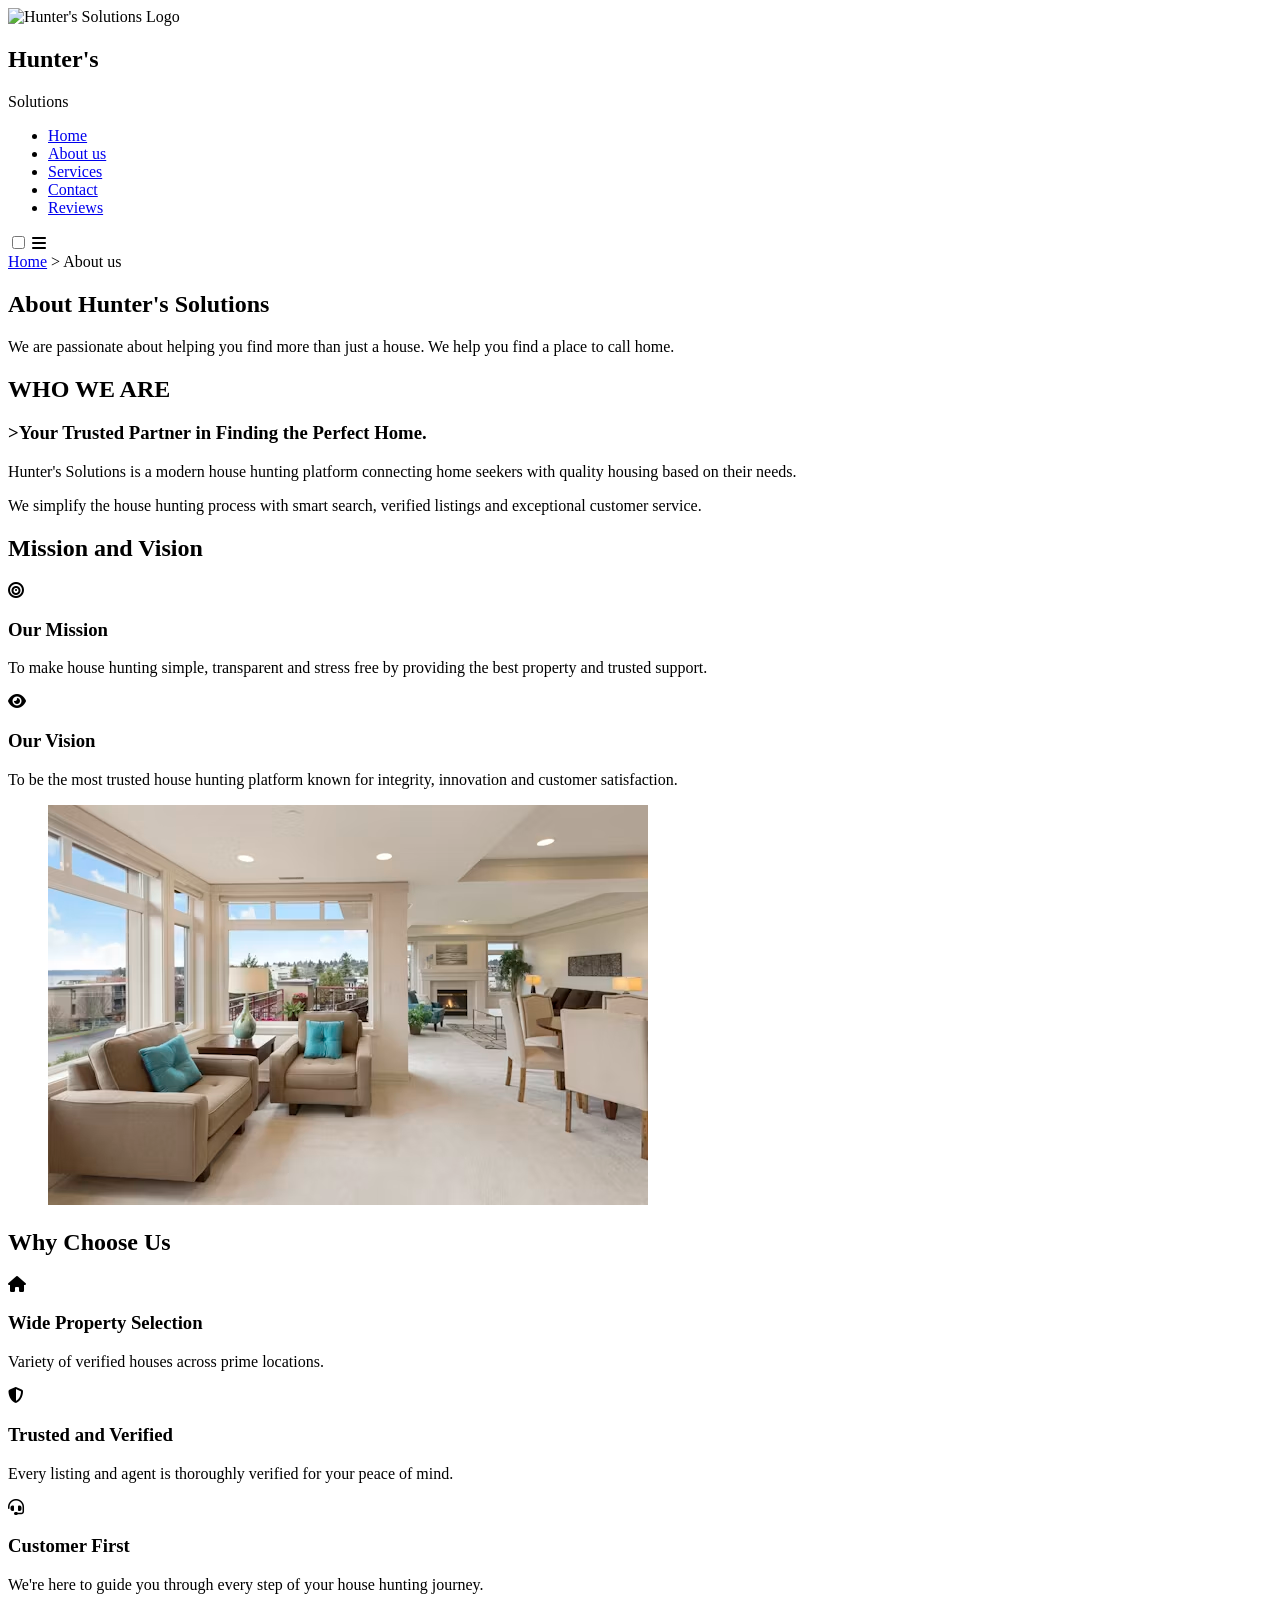
==== about.html @ d01e816e "add main with the about hero content" ====
<!DOCTYPE html>
<html lang="en">
<head>
    <meta charset="UTF-8">
    <meta name="viewport" content="width=device-width, initial-scale=1.0">
    <title>About Us | Hunter's Solutions</title>

     <link rel="preconnect" href="https://fonts.googleapis.com">

    <link rel="preconnect" href="https://fonts.gstatic.com" crossorigin>

    <link href="https://fonts.googleapis.com/css2?family=Poppins:wght@300;400;500;600;700&display=swap"
        rel="stylesheet">

    <link rel="stylesheet"
        href="https://cdnjs.cloudflare.com/ajax/libs/font-awesome/6.7.2/css/all.min.css">  

    <link rel="stylesheet" href="css/style.css">    
</head>
<body>
    <header>
        <nav class="navbar">
            <div class="logo">

                <img src="images/logo.png" alt="Hunter's Solutions Logo">

                <div class="logo-text">
                    <h2>Hunter's</h2>
                    <span>Solutions</span>
                </div>

            </div>
            <ul class="nav-links">

                <li><a href="#home">Home</a></li>
                <li><a href="#about">About us</a></li>
                <li><a href="#services">Services</a></li>
                <li><a href="#contact">Contact</a></li>
                <li><a href="#reviews">Reviews</a></li>

            </ul>
            <input type="checkbox" id="menu-toggle">
            <label for="menu-toggle" class="hamburger">
                <i class="fa-solid fa-bars"></i>
            </label>
        </nav>
    </header>
    <main>
        <section class="about-hero">
            <div class="overlay">
             <div class="breadcrumb">
               <a href="index.html">Home</a> 
               <span>&gt</span>
               <span>About us</span>
             </div> 
             <div class="hero-text">
                <h1>About Hunter's Solutions</h1>
                <p> We are passionate about helping you find more than just a house.
                We help you find a place to call home.</p>
             </div>  
            </div>
        </section>
        <section class="about-section">
            <article class="about-card">
                <h2>WHO WE ARE</h2>
                <h3>>Your Trusted Partner in Finding the Perfect Home.</h3>
                <p> Hunter's Solutions is a modern house hunting platform connecting
                 home seekers with quality housing based on their needs.</p>
                 <p> We simplify the house hunting process with smart search,
                verified listings and exceptional customer service.</p>
            </article>
        <article class="mission-card">
        <h2>Mission and Vision</h2>
        <div class="mission">
            <i class="fa-solid fa-bullseye"></i>

            <div>
                <h3>Our Mission</h3>
                <p>To make house hunting simple, transparent and stress free
                    by providing the best property and trusted support.</p>
            </div>
        </div>
        <div class="vision">
            <i class="fa-solid fa-eye"></i>
            <div>
                <h3>Our Vision</h3>
                <p>To be the most trusted house hunting platform known
                    for integrity, innovation and customer satisfaction.</p>
            </div>
        </div>
    </article>
       <figure class="about-image">
        <img src="assets\interior.avif" alt="Modern Living Room">
    </figure>
</section>
        <section class="why-us">
            <h2>Why Choose Us</h2>
            <div class="Features">
    <article class="feature-card">
                     <i class="fa-solid fa-house"></i>
    <h3>Wide Property Selection</h3>
         <p>Variety of verified houses across prime locations.</p>
         </article>

    <article class="feature-card">
        <i class="fa-solid fa-shield-halved"></i>
         <h3>Trusted and Verified</h3>
            <p>Every listing and agent is thoroughly verified
                 for your peace of mind.</p>
        </article>

    <article class="feature-card">
     <i class="fa-solid fa-headset"></i>
            <h3>Customer First</h3>
             <p>We're here to guide you through every
                 step of your house hunting journey.</p>

    </article>
    </div>
</section>    
</main>
    
</body>
</html>
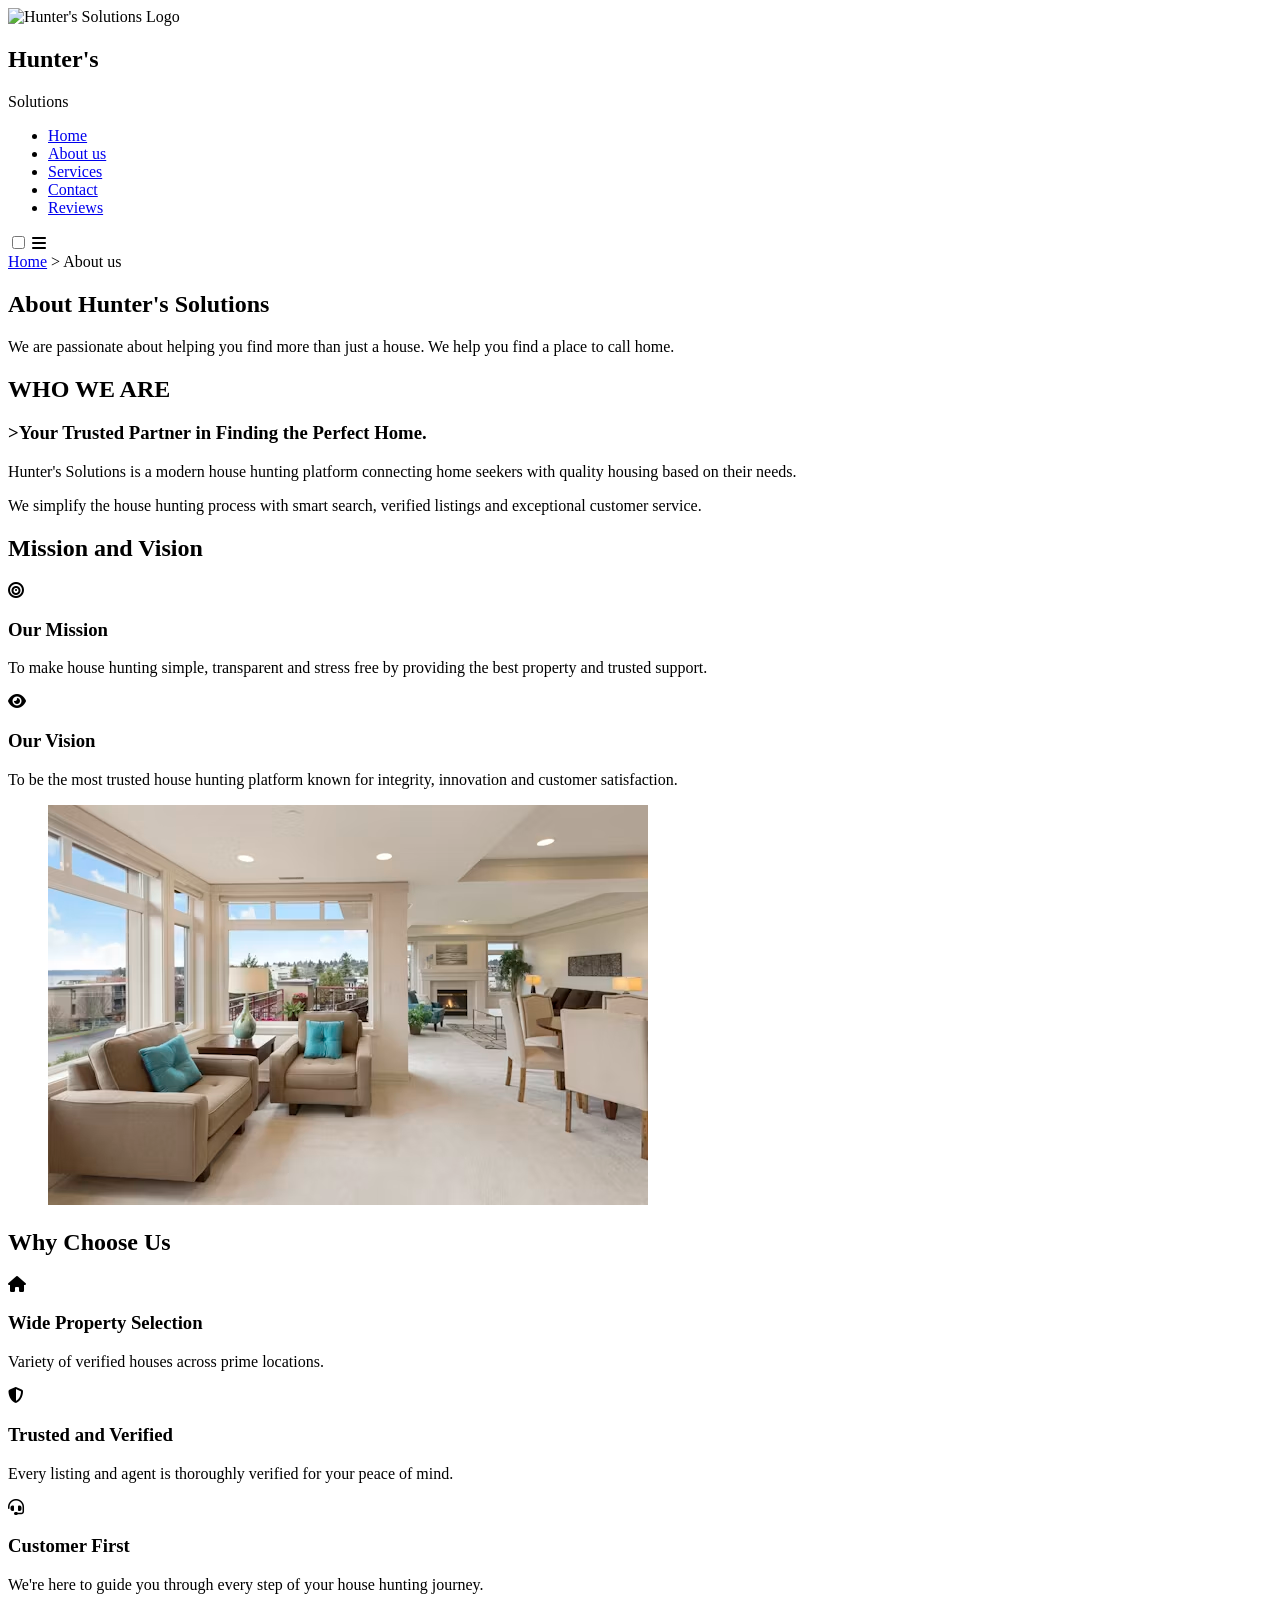
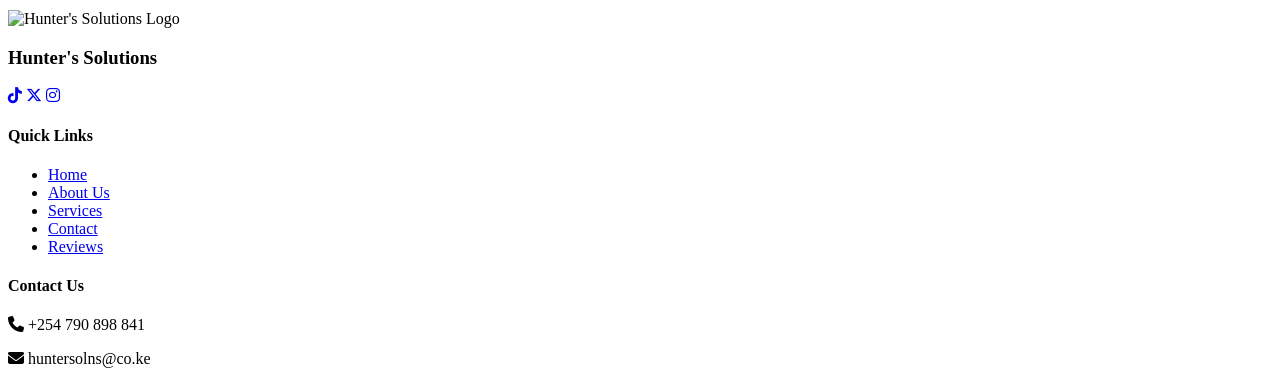
==== commit 04db5505: "add footer with nav links and social icons" ====
--- a/about.html
+++ b/about.html
@@ -119,6 +119,38 @@
     </div>
 </section>    
 </main>
+  <footer>
+
+        <div class="footer-container">
+            <div class="footer-logo">
+                <img src="images/logo.png" alt="Hunter's Solutions Logo">
+                <h3>Hunter's Solutions</h3>
+            </div>
+            <div class="footer-social">
+                <a href="#"><i class="fa-brands fa-tiktok"></i></a>
+                <a href="#"><i class="fa-brands fa-x-twitter"></i></a>
+                <a href="#"><i class="fa-brands fa-instagram"></i></a>
+            </div>
+            <div class="footer-links">
+                <h4>Quick Links</h4>
+                <ul>
+                    <li><a href="#home">Home</a></li>
+                    <li><a href="#about">About Us</a></li>
+                    <li><a href="#services">Services</a></li>
+                    <li><a href="#contact">Contact</a></li>
+                    <li><a href="#reviews">Reviews</a></li>
+                </ul>
+
+            </div>
+            <div class="footer-contact">
+                <h4>Contact Us</h4>
+                <p><i class="fa-solid fa-phone"></i> +254 790 898 841</p>
+                <p><i class="fa-solid fa-envelope"></i> huntersolns@co.ke</p>
+            </div>
+
+        </div>
+
+    </footer>
     
 </body>
 </html>
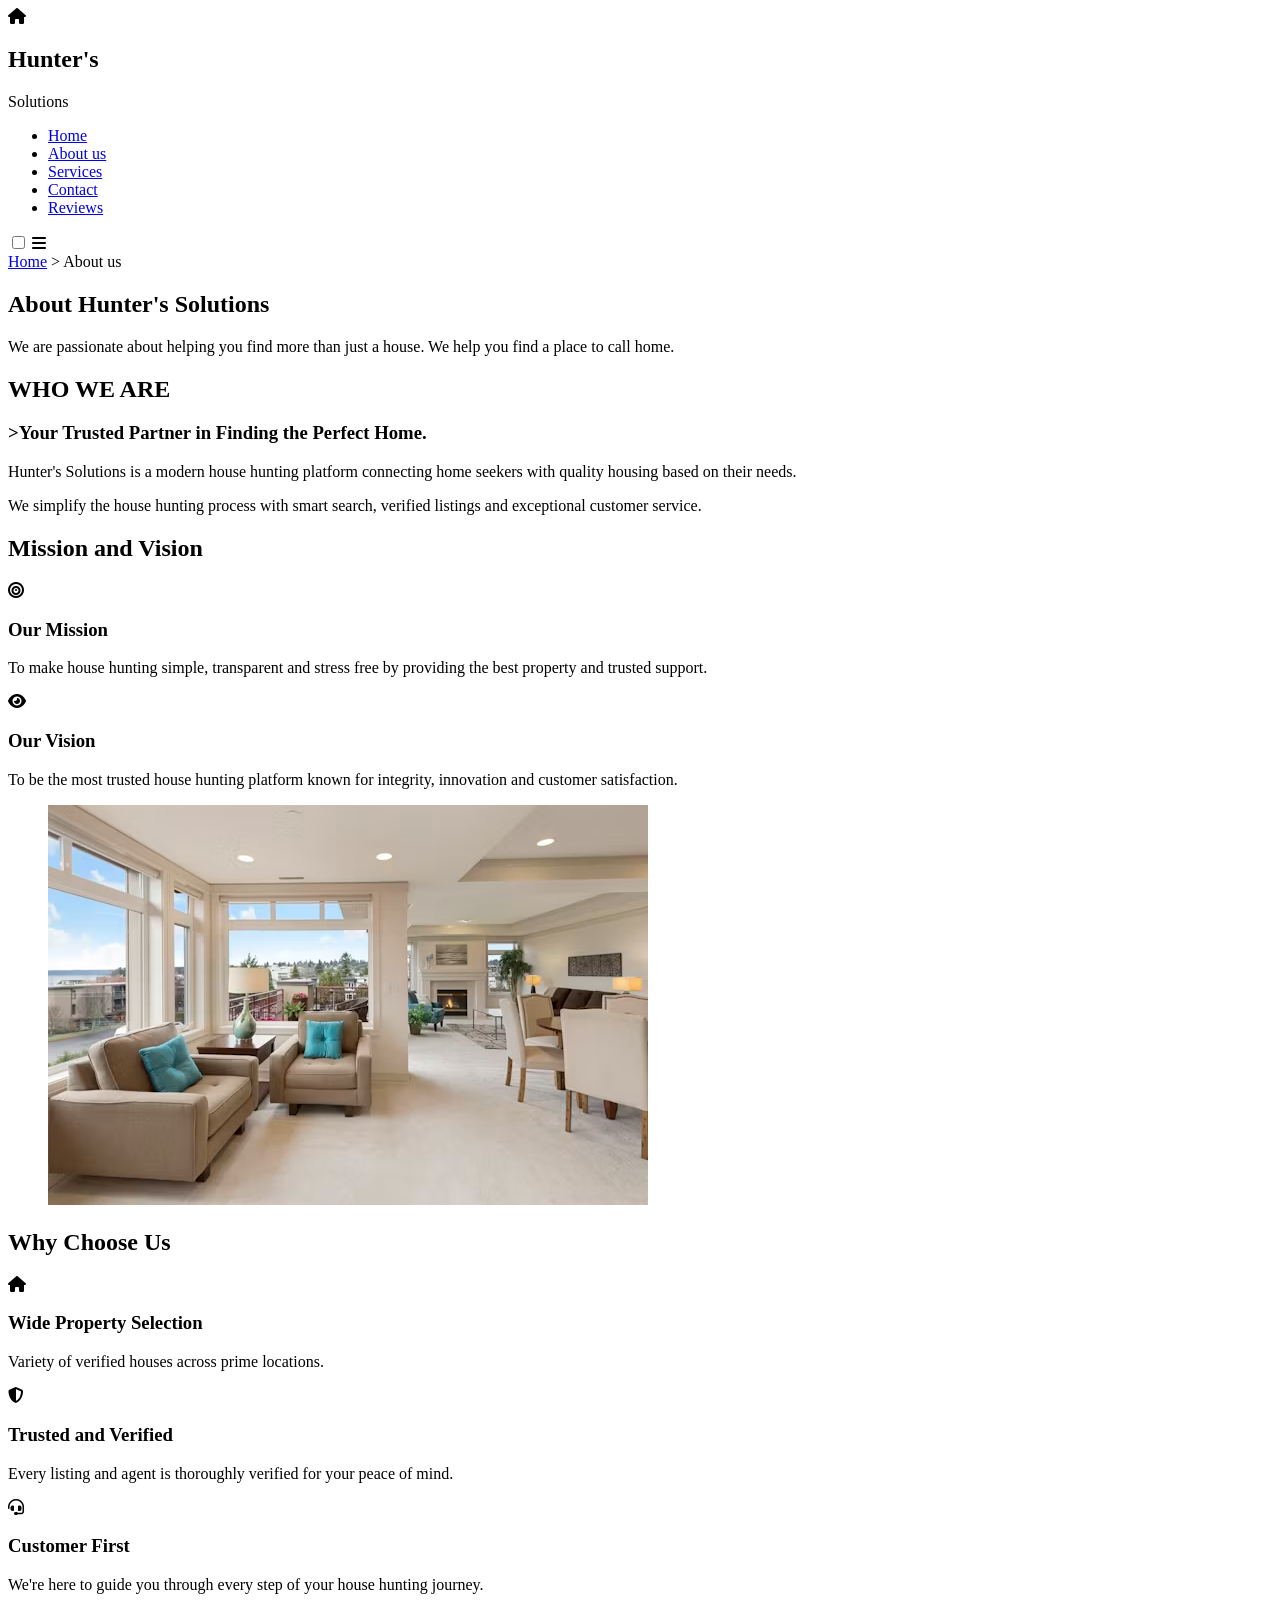
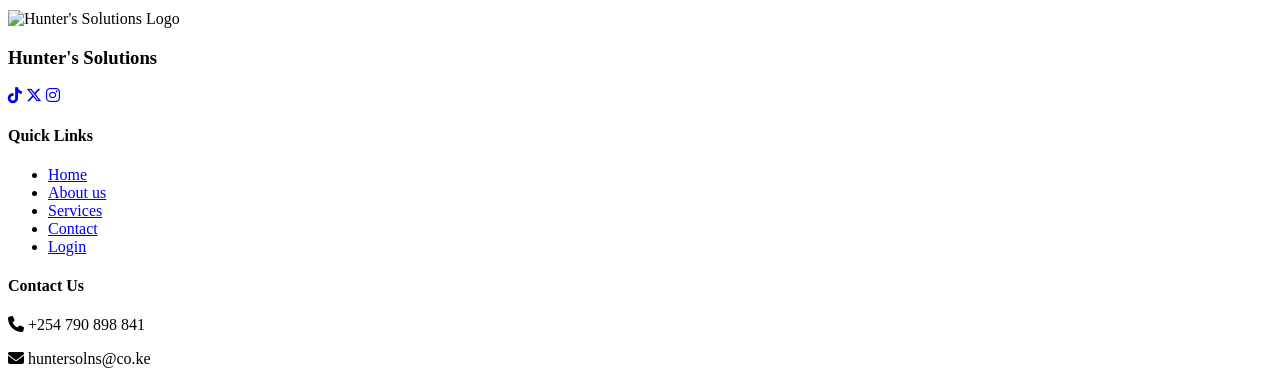
==== commit eff3067d: "add universal selector to reset the page format" ====
--- a/about.html
+++ b/about.html
@@ -6,9 +6,7 @@
     <title>About Us | Hunter's Solutions</title>
 
      <link rel="preconnect" href="https://fonts.googleapis.com">
-
     <link rel="preconnect" href="https://fonts.gstatic.com" crossorigin>
-
     <link href="https://fonts.googleapis.com/css2?family=Poppins:wght@300;400;500;600;700&display=swap"
         rel="stylesheet">
 
@@ -21,9 +19,7 @@
     <header>
         <nav class="navbar">
             <div class="logo">
-
-                <img src="images/logo.png" alt="Hunter's Solutions Logo">
-
+                 <i class="fa-solid fa-house"></i>
                 <div class="logo-text">
                     <h2>Hunter's</h2>
                     <span>Solutions</span>
@@ -134,11 +130,11 @@
             <div class="footer-links">
                 <h4>Quick Links</h4>
                 <ul>
-                    <li><a href="#home">Home</a></li>
-                    <li><a href="#about">About Us</a></li>
-                    <li><a href="#services">Services</a></li>
-                    <li><a href="#contact">Contact</a></li>
-                    <li><a href="#reviews">Reviews</a></li>
+                   <li><a href="index.html">Home</a></li>
+                <li><a href="about.html">About us</a></li>
+                <li><a href="services.html">Services</a></li>
+                <li><a href="contact">Contact</a></li>
+                <li><a href="login.html" class="login-btn">Login</a></li>
                 </ul>
 
             </div>
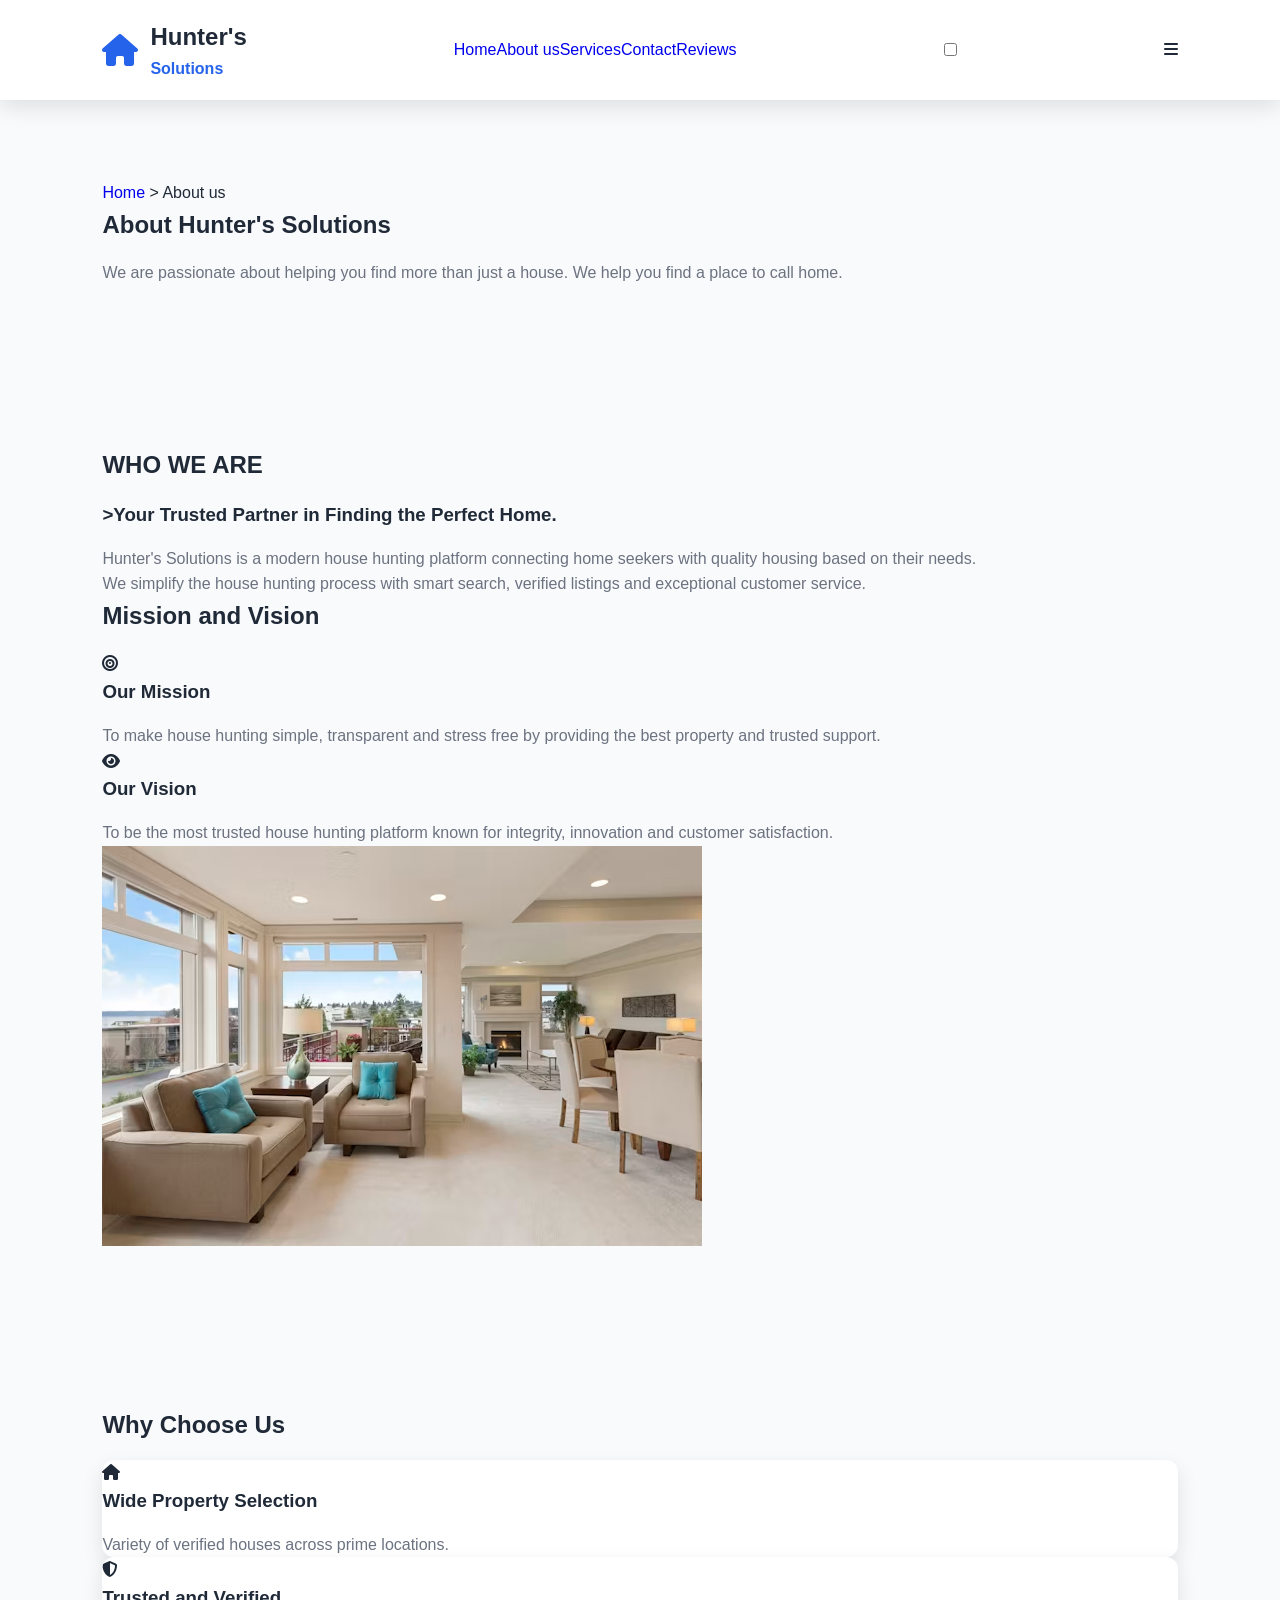
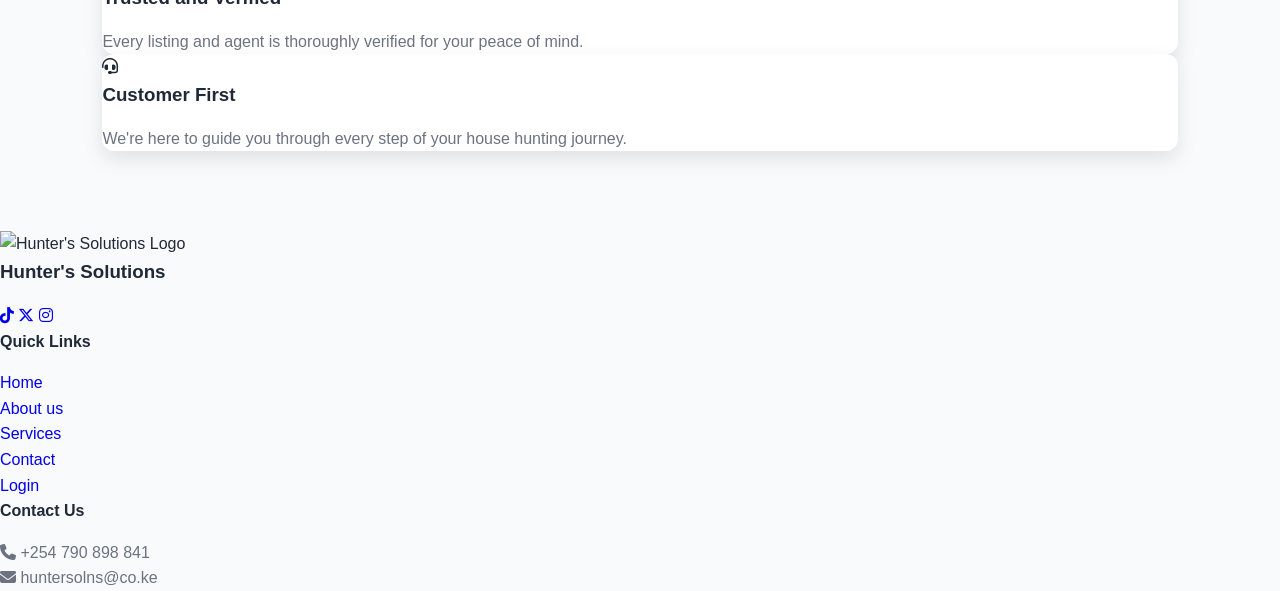
==== commit fee0d49f: "style property card for images and style logo in header" ====
--- a/about.html
+++ b/about.html
@@ -28,11 +28,11 @@
             </div>
             <ul class="nav-links">
 
-                <li><a href="#home">Home</a></li>
-                <li><a href="#about">About us</a></li>
-                <li><a href="#services">Services</a></li>
-                <li><a href="#contact">Contact</a></li>
-                <li><a href="#reviews">Reviews</a></li>
+                <li><a href="home">Home</a></li>
+                <li><a href="about">About us</a></li>
+                <li><a href="services">Services</a></li>
+                <li><a href="contact">Contact</a></li>
+                <li><a href="reviews">Reviews</a></li>
 
             </ul>
             <input type="checkbox" id="menu-toggle">
--- a/css/style.css
+++ b/css/style.css
@@ -0,0 +1,122 @@
+*{
+    margin: 0;
+    padding: 0;
+    box-sizing: border-box;
+}
+html{
+    scroll-behavior: smooth;
+}
+img{
+    max-width: 100%;
+    display: block;
+}
+ul{
+    list-style: none;
+}
+a{
+    text-decoration: none;
+    }
+button, input, select, textarea{
+    font-family: inherit;
+}
+
+:root{
+    --primary-color:#2563EB;
+    --primary-dark:#1D4ED8;
+    --secondary-color:#F59E0B;
+    --dark:#1F2937;
+    --light:#F9FAFB;
+    --white:#FFFFFF;
+    --gray:#6B7280;
+    --border:#E5E7EB;
+    --shadow:0 8px 20px rgba(0,0,0,.1);
+    --transition:.3s ease;
+    --radius:12px;
+}
+body{
+    font-family:"poppins", sans-serif;
+    background: var(--light);
+    color: var(--dark);
+    line-height: 1.6;
+}
+section{
+    padding: 80px 8%;
+}
+.container{
+    width: min(1200px,100%);
+    margin:auto;
+}
+h1, h2, h3, h4{
+    margin-bottom: 1rem;
+}
+p{
+    color: var(--gray);
+}
+button, .property-buttons a, .hero-btn{
+    display: inline-block;
+    padding: 12px 24px;
+    border: none;
+    border-radius: 8px;
+    background: var(--primary-color);
+    color: var(--white);
+    cursor: pointer;
+    transition: var(--transition);
+    font-weight: 500;
+}
+button:hover, .property-buttons a:hover, .hero-btn:hover{
+    background: var(--primary-dark);
+    transform: translateY(-3px);
+}
+.property-card img{
+    width: 100%;
+    height: 230px;
+    object-fit:cover;
+}
+.property-card, .service-card, .feature-card{
+    background: var(--white);
+    border-radius: var(--radius);
+    overflow: hidden;
+    box-shadow: var(--shadow);
+    transition: var(--transition);
+}
+.property-card:hover, .service-card:hover, .feature-card:hover{
+    transform: translateY(-8px);
+}
+.property-details{
+    padding: 20px;
+}
+header{
+    position: sticky;
+    top: 0;
+    width: 100%;
+    background: var(--white);
+    box-shadow: var(--shadow);
+    z-index: 1000;
+}
+.navbar{
+    display: flex;
+    justify-content: space-between;
+    align-items: center;
+    padding: 18px 8%;
+    }
+.logo{
+    display: flex;
+    align-items: center;
+    gap: 12px;
+}
+.logo i{
+    font-size: 2rem;
+    color: var(--primary-color);
+}
+.logo h2{
+    margin: 0;
+    font-size: 1.5rem;
+}
+.logo span{
+    color: var(--primary-color);
+    font-weight: 600;
+}
+.nav-links{
+    display: flex;
+    align-items: ;
+}
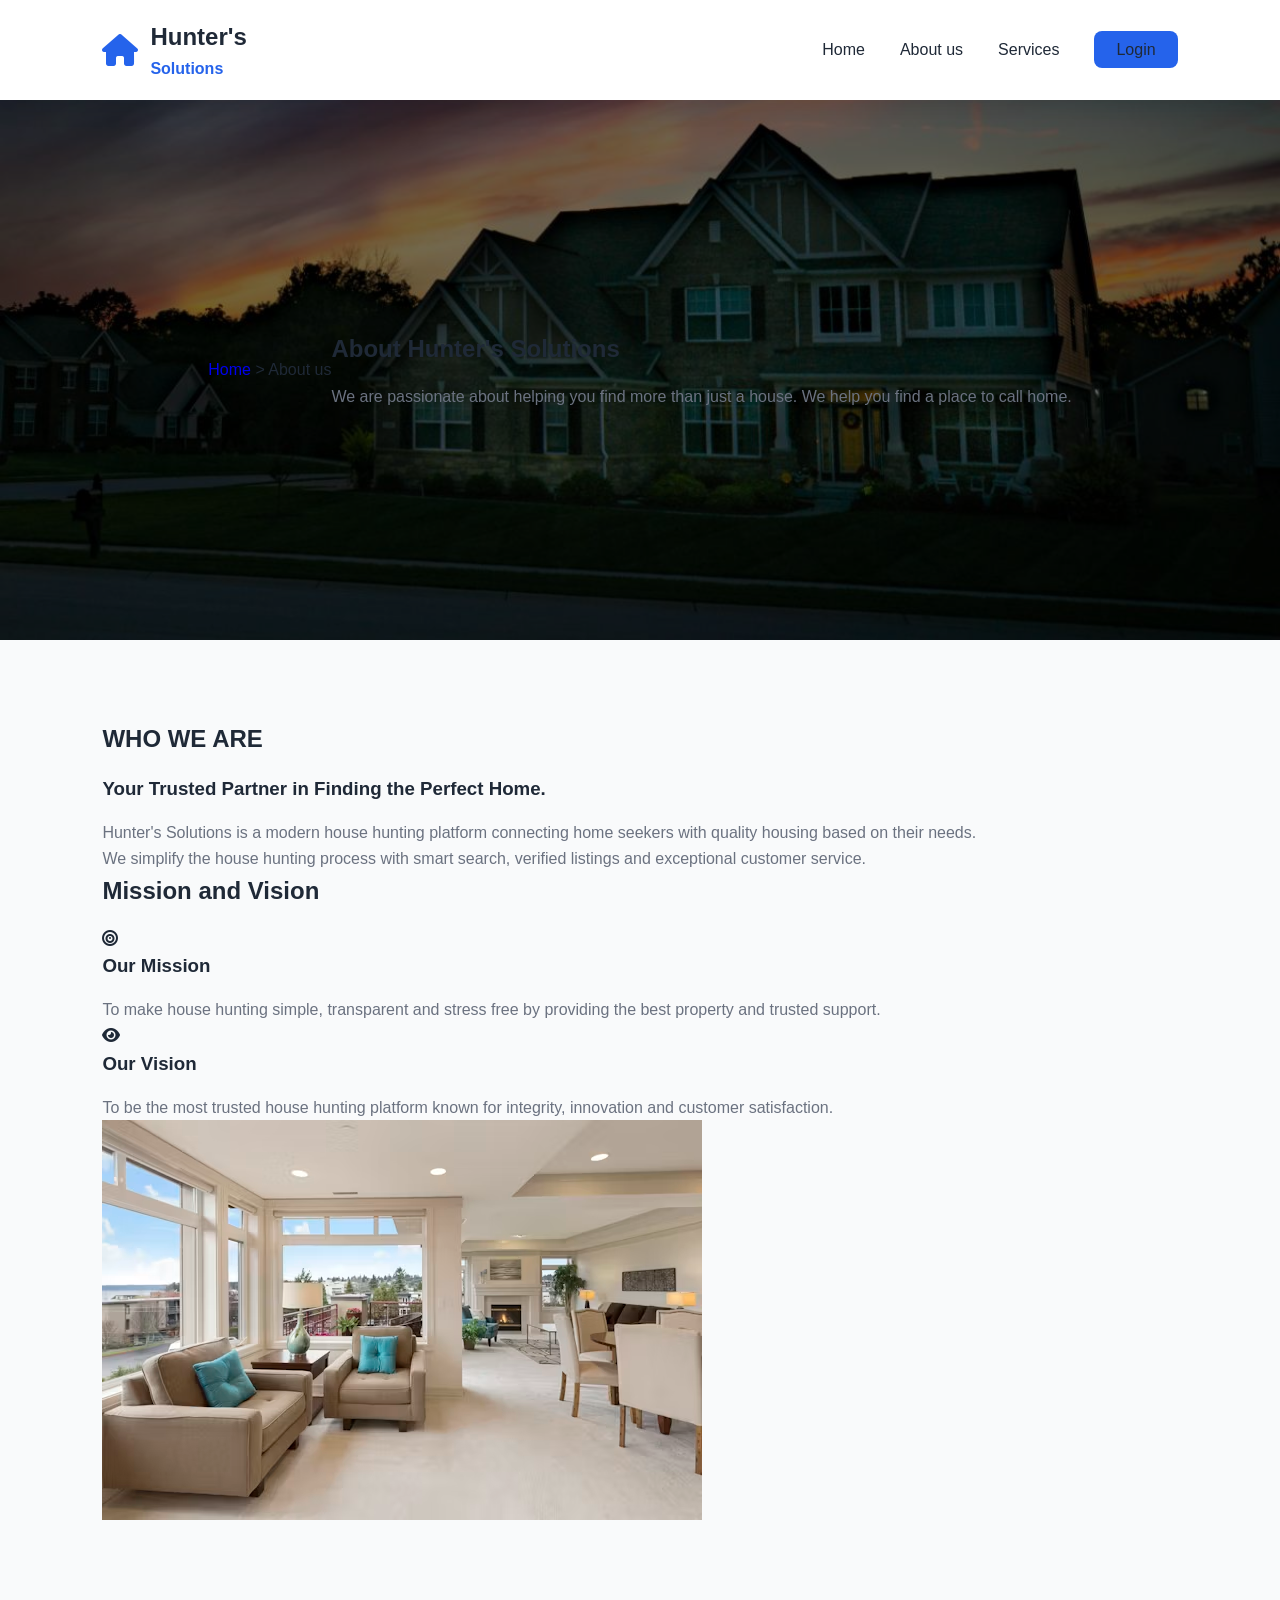
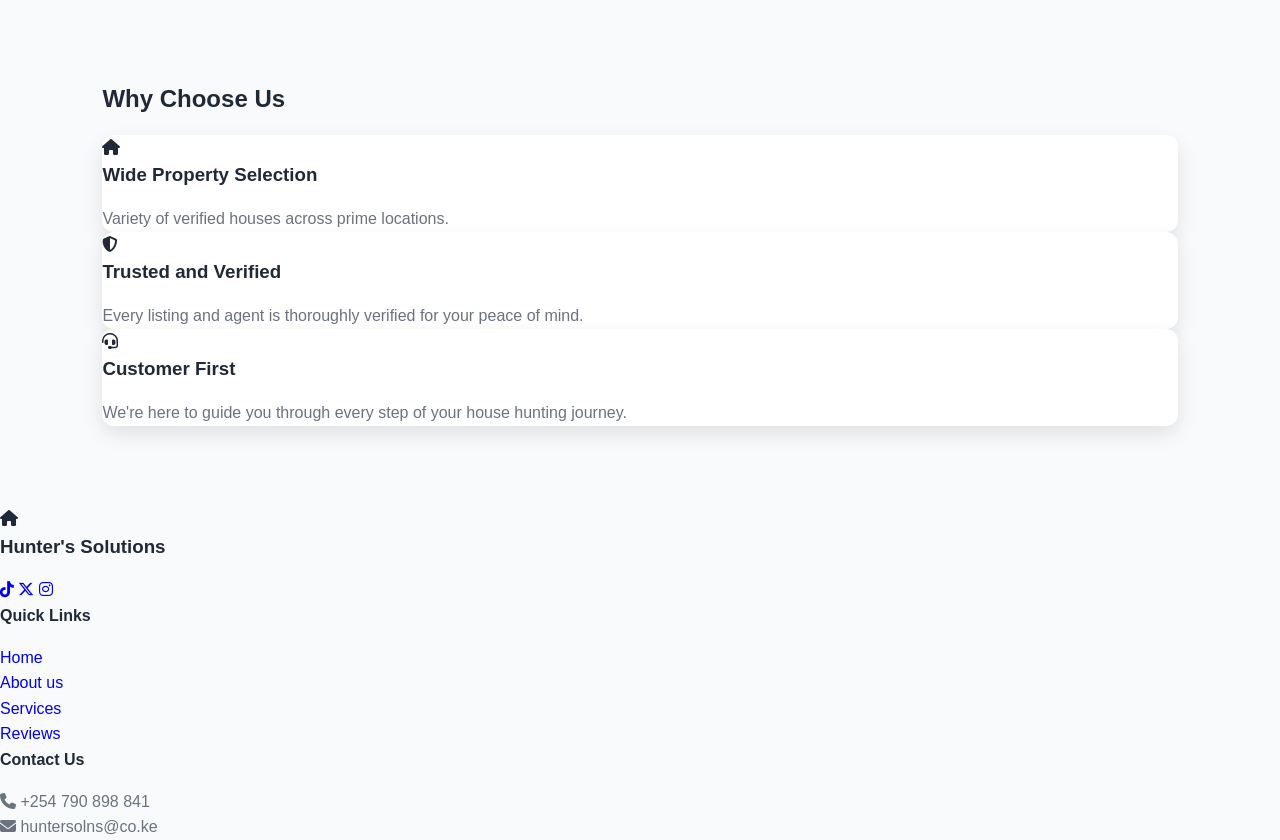
==== commit 2c5aa7c8: "stle hero to add functioms like hover and transition for more accesibilility and to make the page mo" ====
--- a/about.html
+++ b/about.html
@@ -27,13 +27,10 @@
 
             </div>
             <ul class="nav-links">
-
-                <li><a href="home">Home</a></li>
-                <li><a href="about">About us</a></li>
-                <li><a href="services">Services</a></li>
-                <li><a href="contact">Contact</a></li>
-                <li><a href="reviews">Reviews</a></li>
-
+                <li><a href="index.html">Home</a></li>
+                <li><a href="about.html">About us</a></li>
+                <li><a href="services.html">Services</a></li>
+                <li><a href="login.html" class="login-btn">Login</a></li>
             </ul>
             <input type="checkbox" id="menu-toggle">
             <label for="menu-toggle" class="hamburger">
@@ -41,85 +38,86 @@
             </label>
         </nav>
     </header>
+    
     <main>
         <section class="about-hero">
             <div class="overlay">
-             <div class="breadcrumb">
-               <a href="index.html">Home</a> 
-               <span>&gt</span>
-               <span>About us</span>
-             </div> 
-             <div class="hero-text">
-                <h1>About Hunter's Solutions</h1>
-                <p> We are passionate about helping you find more than just a house.
-                We help you find a place to call home.</p>
-             </div>  
+                 <div class="breadcrumb">
+                   <a href="index.html">Home</a> 
+                   <span>&gt;</span>
+                   <span>About us</span>
+                 </div> 
+                 <div class="hero-text">
+                    <h1>About Hunter's Solutions</h1>
+                    <p> We are passionate about helping you find more than just a house.
+                    We help you find a place to call home.</p>
+                 </div>  
             </div>
         </section>
+
         <section class="about-section">
             <article class="about-card">
                 <h2>WHO WE ARE</h2>
-                <h3>>Your Trusted Partner in Finding the Perfect Home.</h3>
+                <h3>Your Trusted Partner in Finding the Perfect Home.</h3>
                 <p> Hunter's Solutions is a modern house hunting platform connecting
-                 home seekers with quality housing based on their needs.</p>
+                   home seekers with quality housing based on their needs.</p>
                  <p> We simplify the house hunting process with smart search,
-                verified listings and exceptional customer service.</p>
+                   verified listings and exceptional customer service.</p>
             </article>
-        <article class="mission-card">
-        <h2>Mission and Vision</h2>
-        <div class="mission">
-            <i class="fa-solid fa-bullseye"></i>
 
-            <div>
-                <h3>Our Mission</h3>
-                <p>To make house hunting simple, transparent and stress free
-                    by providing the best property and trusted support.</p>
-            </div>
-        </div>
-        <div class="vision">
-            <i class="fa-solid fa-eye"></i>
-            <div>
-                <h3>Our Vision</h3>
-                <p>To be the most trusted house hunting platform known
-                    for integrity, innovation and customer satisfaction.</p>
-            </div>
-        </div>
-    </article>
-       <figure class="about-image">
-        <img src="assets\interior.avif" alt="Modern Living Room">
-    </figure>
-</section>
+            <article class="mission-card">
+                <h2>Mission and Vision</h2>
+                <div class="mission">
+                    <i class="fa-solid fa-bullseye"></i>
+                    <div>
+                        <h3>Our Mission</h3>
+                        <p>To make house hunting simple, transparent and stress free
+                            by providing the best property and trusted support.</p>
+                    </div>
+                </div>
+                <div class="vision">
+                    <i class="fa-solid fa-eye"></i>
+                    <div>
+                        <h3>Our Vision</h3>
+                        <p>To be the most trusted house hunting platform known
+                            for integrity, innovation and customer satisfaction.</p>
+                    </div>
+                </div>
+            </article>
+
+            <figure class="about-image">
+                <img src="assets/interior.avif" alt="Modern Living Room">
+            </figure>
+        </section>
+
         <section class="why-us">
             <h2>Why Choose Us</h2>
-            <div class="Features">
-    <article class="feature-card">
-                     <i class="fa-solid fa-house"></i>
-    <h3>Wide Property Selection</h3>
-         <p>Variety of verified houses across prime locations.</p>
-         </article>
+            <div class="features">
+                <article class="feature-card">
+                    <i class="fa-solid fa-house"></i>
+                    <h3>Wide Property Selection</h3>
+                    <p>Variety of verified houses across prime locations.</p>
+                </article>
 
-    <article class="feature-card">
-        <i class="fa-solid fa-shield-halved"></i>
-         <h3>Trusted and Verified</h3>
-            <p>Every listing and agent is thoroughly verified
-                 for your peace of mind.</p>
-        </article>
+                <article class="feature-card">
+                    <i class="fa-solid fa-shield-halved"></i>
+                    <h3>Trusted and Verified</h3>
+                     <p>Every listing and agent is thoroughly verified for your peace of mind.</p>
+                </article>
 
-    <article class="feature-card">
-     <i class="fa-solid fa-headset"></i>
-            <h3>Customer First</h3>
-             <p>We're here to guide you through every
-                 step of your house hunting journey.</p>
+                <article class="feature-card">
+                    <i class="fa-solid fa-headset"></i>
+                    <h3>Customer First</h3>
+                    <p>We're here to guide you through every step of your house hunting journey.</p>
+                </article>
+            </div>
+        </section>    
+    </main>
 
-    </article>
-    </div>
-</section>    
-</main>
-  <footer>
-
+    <footer>
         <div class="footer-container">
             <div class="footer-logo">
-                <img src="images/logo.png" alt="Hunter's Solutions Logo">
+                <i class="fa-solid fa-house"></i>
                 <h3>Hunter's Solutions</h3>
             </div>
             <div class="footer-social">
@@ -130,23 +128,19 @@
             <div class="footer-links">
                 <h4>Quick Links</h4>
                 <ul>
-                   <li><a href="index.html">Home</a></li>
-                <li><a href="about.html">About us</a></li>
-                <li><a href="services.html">Services</a></li>
-                <li><a href="contact">Contact</a></li>
-                <li><a href="login.html" class="login-btn">Login</a></li>
+                    <li><a href="index.html">Home</a></li>
+                    <li><a href="about.html">About us</a></li>
+                    <li><a href="services.html">Services</a></li>
+                    <li><a href="reviews">Reviews</a></li>
+
                 </ul>
-
             </div>
             <div class="footer-contact">
                 <h4>Contact Us</h4>
                 <p><i class="fa-solid fa-phone"></i> +254 790 898 841</p>
                 <p><i class="fa-solid fa-envelope"></i> huntersolns@co.ke</p>
             </div>
-
         </div>
-
     </footer>
-    
 </body>
 </html>
--- a/css/style.css
+++ b/css/style.css
@@ -1,58 +1,77 @@
-*{
+* {
     margin: 0;
     padding: 0;
     box-sizing: border-box;
 }
-html{
+
+html {
     scroll-behavior: smooth;
 }
-img{
+
+img {
     max-width: 100%;
     display: block;
 }
-ul{
+
+ul {
     list-style: none;
 }
-a{
+
+a {
     text-decoration: none;
-    }
-button, input, select, textarea{
+}
+
+button,
+input,
+select,
+textarea {
     font-family: inherit;
 }
 
-:root{
-    --primary-color:#2563EB;
-    --primary-dark:#1D4ED8;
-    --secondary-color:#F59E0B;
-    --dark:#1F2937;
-    --light:#F9FAFB;
-    --white:#FFFFFF;
-    --gray:#6B7280;
-    --border:#E5E7EB;
-    --shadow:0 8px 20px rgba(0,0,0,.1);
-    --transition:.3s ease;
-    --radius:12px;
-}
-body{
-    font-family:"poppins", sans-serif;
+:root {
+    --primary-color: #2563EB;
+    --primary-dark: #1D4ED8;
+    --secondary-color: #F59E0B;
+    --dark: #1F2937;
+    --light: #F9FAFB;
+    --white: #FFFFFF;
+    --gray: #6B7280;
+    --border: #E5E7EB;
+    --shadow: 0 8px 20px rgba(0, 0, 0, .1);
+    --transition: .3s ease;
+    --radius: 12px;
+}
+
+body {
+    font-family: "poppins", sans-serif;
     background: var(--light);
     color: var(--dark);
     line-height: 1.6;
 }
-section{
+
+section {
     padding: 80px 8%;
 }
-.container{
-    width: min(1200px,100%);
-    margin:auto;
-}
-h1, h2, h3, h4{
+
+.container {
+    width: min(1200px, 100%);
+    margin: auto;
+}
+
+h1,
+h2,
+h3,
+h4 {
     margin-bottom: 1rem;
 }
-p{
+
+p {
     color: var(--gray);
 }
-button, .property-buttons a, .hero-btn{
+
+button,
+.property-buttons a,
+.hero-btn {
     display: inline-block;
     padding: 12px 24px;
     border: none;
@@ -63,29 +82,41 @@
     transition: var(--transition);
     font-weight: 500;
 }
-button:hover, .property-buttons a:hover, .hero-btn:hover{
+
+button:hover,
+.property-buttons a:hover,
+.hero-btn:hover {
     background: var(--primary-dark);
     transform: translateY(-3px);
 }
-.property-card img{
+
+.property-card img {
     width: 100%;
     height: 230px;
-    object-fit:cover;
-}
-.property-card, .service-card, .feature-card{
+    object-fit: cover;
+}
+
+.property-card,
+.service-card,
+.feature-card {
     background: var(--white);
     border-radius: var(--radius);
     overflow: hidden;
     box-shadow: var(--shadow);
     transition: var(--transition);
 }
-.property-card:hover, .service-card:hover, .feature-card:hover{
+
+.property-card:hover,
+.service-card:hover,
+.feature-card:hover {
     transform: translateY(-8px);
 }
-.property-details{
+
+.property-details {
     padding: 20px;
 }
-header{
+
+header {
     position: sticky;
     top: 0;
     width: 100%;
@@ -93,30 +124,209 @@
     box-shadow: var(--shadow);
     z-index: 1000;
 }
-.navbar{
+
+.navbar {
     display: flex;
     justify-content: space-between;
     align-items: center;
     padding: 18px 8%;
-    }
-.logo{
+}
+
+.logo {
     display: flex;
     align-items: center;
     gap: 12px;
 }
-.logo i{
+
+.logo i {
     font-size: 2rem;
     color: var(--primary-color);
 }
-.logo h2{
+
+.logo h2 {
     margin: 0;
     font-size: 1.5rem;
 }
-.logo span{
+
+.logo span {
     color: var(--primary-color);
     font-weight: 600;
 }
-.nav-links{
-    display: flex;
-    align-items: ;
-}+
+.nav-links {
+    display: flex;
+    align-items: center;
+    gap: 35px;
+}
+
+.nav-links a {
+    color: var(--dark);
+    font-weight: 500;
+    transition: var(--transition);
+    position: relative;
+}
+
+.nav-links a::after {
+    content: "";
+    position: absolute;
+    left: 0;
+    bottom: -6px;
+    width: 0;
+    height: 2px;
+    background: var(--primary-color);
+    transition: var(--transition);
+}
+
+.nav-links a:hover::after {
+    width: 100%;
+}
+
+.nav-links a:hover {
+    color: var(--primary-color);
+}
+
+.login-btn {
+    background: var(--primary-color);
+    color: white;
+    padding: 10px 22px;
+    border-radius: 8px;
+}
+
+.login-btn:hover {
+    background: var(--primary-dark);
+}
+
+#menu-toggle {
+    display: none;
+}
+
+.hamburger {
+    display: none;
+    font-size: 1.7rem;
+    cursor: pointer;
+    color: var(--primary-color);
+}
+
+.active {
+    color: var(--primary-color) !important;
+}
+
+.active::after {
+    width: 100% !important;
+}
+
+.hero {
+    background-size: cover;
+    background: url(/assets/hero-bg.jpg);
+    background-position: center;
+    background-repeat: no-repeat;
+    min-height: 90vh;
+    position: relative;
+    display: flex;
+    align-items: center;
+    justify-content: center;
+    overflow: hidden;
+}
+.hero .overlay{
+    position: absolute;
+    inset: 0;
+    background: rgba(0, 0, 0, .55);
+    display: flex;
+    align-items: center;
+    justify-content: center;
+}    
+.hero-content{
+    position: relative;
+      z-index:2;
+    width:90%;
+    max-width:1100px;
+    text-align:center;
+    color:var(--white);
+}
+.hero-content h1{
+    font-size:3.8rem;
+    font-weight:700;
+    margin-bottom:20px;
+    line-height:1.2;
+}
+.hero-content p{
+    max-width:700px;
+    margin:0 auto 40px;
+    font-size:1.2rem;
+    color:#f3f4f6;
+}
+.about-hero{
+    position: relative;
+    min-height: 60vh;
+    background: url("/assets/hero-bg.jpg") center center/cover no-repeat;
+    display: flex;
+    align-items: center;
+    justify-content: center;
+    overflow: hidden;
+}
+.about-hero .overlay{
+    position: absolute;
+    inset: 0;
+    background: rgba(0,0,0,0.55);
+    display: flex;
+    align-items: center;
+    justify-content: center;
+}   
+.services-hero{
+    position: relative;
+    min-height: 60vh;
+    background: url("../assets/hero-bg.jpg") center center/cover no-repeat;
+    display: flex;
+    align-items: center;
+    justify-content: center;
+    overflow: hidden;
+}
+.services-hero .overlay{
+    position: absolute;
+    inset: 0;
+    background: rgba(0,0,0,0.55);
+    display: flex;
+    align-items: center;
+    justify-content: center;
+}
+.search-bar{
+    margin: 40px auto 0;
+    padding: 18px 20px;
+    width: 100%;
+    max-width: 1000px;
+    background: var(--white);
+    border-radius: 12px;
+    display: flex;
+    align-items: center;
+    justify-content: space-between;
+    gap: 15px;
+    box-shadow: 0 8px 25px rgba(0,0,0,.15);
+}
+.search-input{
+    flex: 2;
+    padding: 14px 18px;
+    border: none;
+    outline: none;
+    border-radius: 8px;
+    background: #f5f5f5;
+    font-size: 1rem;
+}
+.search-bar select{
+    flex:1;
+    padding:14px;
+    border:none;
+    border-radius:8px;
+    background:#f5f5f5;
+    cursor:pointer;
+    font-size:.95rem;
+}
+.search-input:focus,
+.search-bar select:focus{
+    outline:2px solid var(--primary-color);
+    background:var(--white);
+}
+.search-bar select:hover{
+    background:#ebf2ff;
+    transition:.3s;
+}
+
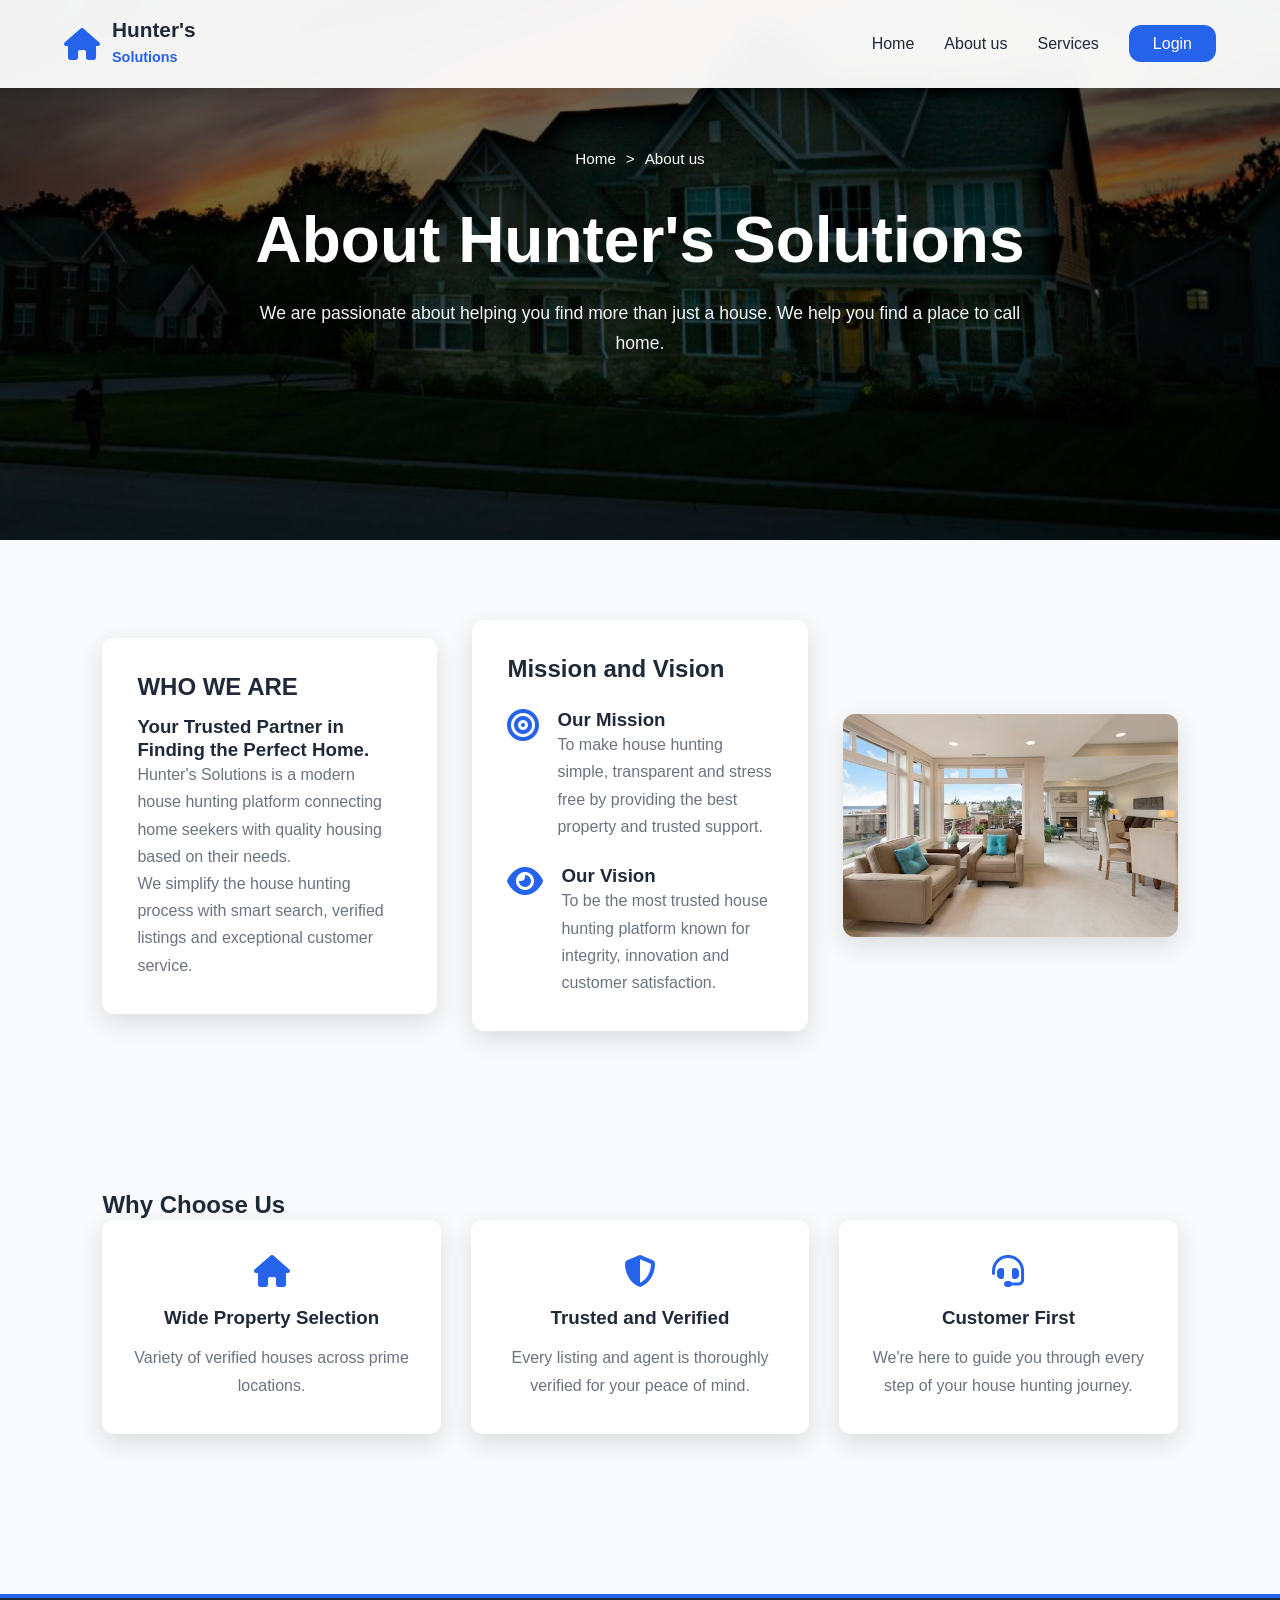
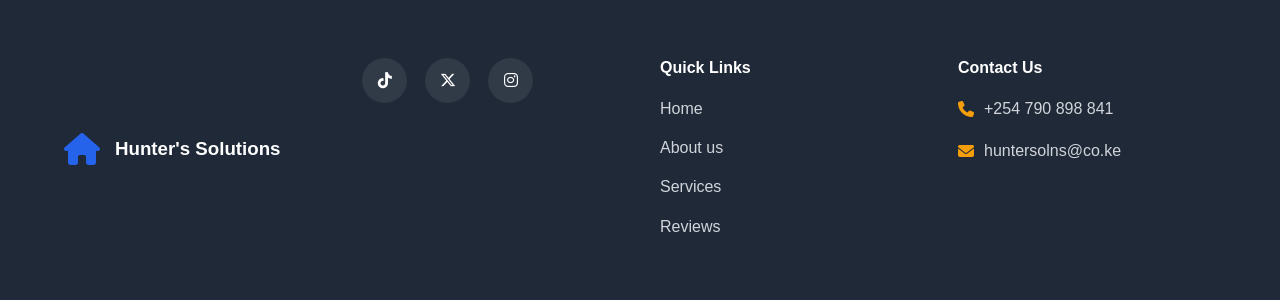
==== commit 87c9a3bb: "fill readme.md content" ====
--- a/about.html
+++ b/about.html
@@ -47,7 +47,7 @@
                    <span>&gt;</span>
                    <span>About us</span>
                  </div> 
-                 <div class="hero-text">
+                 <div class="hero-content">
                     <h1>About Hunter's Solutions</h1>
                     <p> We are passionate about helping you find more than just a house.
                     We help you find a place to call home.</p>
@@ -131,7 +131,7 @@
                     <li><a href="index.html">Home</a></li>
                     <li><a href="about.html">About us</a></li>
                     <li><a href="services.html">Services</a></li>
-                    <li><a href="reviews">Reviews</a></li>
+                    <li><a href="index.html#reviews">Reviews</a></li>
 
                 </ul>
             </div>
--- a/css/style.css
+++ b/css/style.css
@@ -1,332 +1,747 @@
-* {
-    margin: 0;
-    padding: 0;
-    box-sizing: border-box;
-}
-
-html {
-    scroll-behavior: smooth;
-}
-
-img {
-    max-width: 100%;
-    display: block;
-}
-
-ul {
-    list-style: none;
-}
-
-a {
-    text-decoration: none;
-}
-
+/*==================================
+        CSS RESET
+==================================*/
+
+*{
+    margin:0;
+    padding:0;
+    box-sizing:border-box;
+}
+html{
+    scroll-behavior:smooth;
+}
+img{
+    display:block;
+    width:100%;
+}
+a{
+    text-decoration:none;
+    color:inherit;
+}
+ul{
+    list-style:none;
+}
 button,
 input,
 select,
-textarea {
-    font-family: inherit;
-}
-
-:root {
-    --primary-color: #2563EB;
-    --primary-dark: #1D4ED8;
-    --secondary-color: #F59E0B;
-    --dark: #1F2937;
-    --light: #F9FAFB;
-    --white: #FFFFFF;
-    --gray: #6B7280;
-    --border: #E5E7EB;
-    --shadow: 0 8px 20px rgba(0, 0, 0, .1);
-    --transition: .3s ease;
-    --radius: 12px;
-}
-
-body {
-    font-family: "poppins", sans-serif;
-    background: var(--light);
-    color: var(--dark);
-    line-height: 1.6;
-}
-
-section {
-    padding: 80px 8%;
-}
-
-.container {
-    width: min(1200px, 100%);
-    margin: auto;
-}
-
+textarea{
+    font:inherit;
+    border:none;
+    outline:none;
+}
+/*==================================
+        ROOT VARIABLES
+==================================*/
+
+:root{
+    --primary:#2563eb;
+    --primary-dark:#1d4ed8;
+    --secondary:#f59e0b;
+    --dark:#1f2937;
+    --light:#f9fafb;
+    --white:#ffffff;
+    --gray:#6b7280;
+    --border:#e5e7eb;
+   --shadow:0 8px 25px rgba(0,0,0,.12);
+    --radius:12px;
+    --transition:.3s ease;
+    --container:1200px;
+}
+/*==================================
+        GLOBAL STYLES
+==================================*/
+
+body{
+    font-family:"Poppins",sans-serif;
+    color:var(--dark);
+    background:var(--light);
+    line-height:1.7;
+}
+main{
+    overflow:hidden;
+}
+section{
+    padding:80px 8%;
+}
+.container{
+    width:min(90%,var(--container));
+    margin:auto;
+}
 h1,
 h2,
 h3,
-h4 {
-    margin-bottom: 1rem;
-}
-
-p {
-    color: var(--gray);
-}
-
-button,
-.property-buttons a,
-.hero-btn {
-    display: inline-block;
-    padding: 12px 24px;
-    border: none;
-    border-radius: 8px;
-    background: var(--primary-color);
-    color: var(--white);
-    cursor: pointer;
-    transition: var(--transition);
-    font-weight: 500;
-}
-
-button:hover,
-.property-buttons a:hover,
-.hero-btn:hover {
-    background: var(--primary-dark);
-    transform: translateY(-3px);
-}
-
-.property-card img {
+h4{
+    line-height:1.2;
+}
+p{
+    color:var(--gray);
+}
+/*==================================
+        HEADER & NAVIGATION
+==================================*/
+header{
+    position: fixed;
+    top: 0;
+    left: 0;
     width: 100%;
-    height: 230px;
-    object-fit: cover;
-}
-
-.property-card,
-.service-card,
-.feature-card {
-    background: var(--white);
-    border-radius: var(--radius);
-    overflow: hidden;
-    box-shadow: var(--shadow);
-    transition: var(--transition);
-}
-
-.property-card:hover,
-.service-card:hover,
-.feature-card:hover {
-    transform: translateY(-8px);
-}
-
-.property-details {
-    padding: 20px;
-}
-
-header {
-    position: sticky;
-    top: 0;
-    width: 100%;
-    background: var(--white);
-    box-shadow: var(--shadow);
+    background: rgba(255,255,255,.95);
+    backdrop-filter: blur(12px);
+    box-shadow: 0 2px 12px rgba(0,0,0,.08);
     z-index: 1000;
 }
-
-.navbar {
+.navbar{
+    width: min(90%, var(--container));
+    margin: auto;
     display: flex;
     justify-content: space-between;
     align-items: center;
-    padding: 18px 8%;
-}
-
-.logo {
+    padding: 18px 0;
+}
+.logo{
     display: flex;
     align-items: center;
     gap: 12px;
 }
-
-.logo i {
+.logo i,
+.footer-logo i{
     font-size: 2rem;
-    color: var(--primary-color);
-}
-
-.logo h2 {
-    margin: 0;
-    font-size: 1.5rem;
-}
-
-.logo span {
-    color: var(--primary-color);
+    color: var(--primary);
+}
+.logo h2{
+    font-size: 1.3rem;
+    color: var(--dark);
+}
+.logo span{
+    color: var(--primary);
+    font-size: .9rem;
     font-weight: 600;
 }
-
-.nav-links {
+.nav-links{
     display: flex;
     align-items: center;
-    gap: 35px;
-}
-
-.nav-links a {
+    gap: 30px;
+}
+.nav-links a{
+    font-weight: 500;
     color: var(--dark);
-    font-weight: 500;
     transition: var(--transition);
+}
+.nav-links a:hover{
+    color: var(--primary);
+}
+.login-btn{
+    background: var(--primary);
+    color: var(--white) !important;
+    padding: 10px 24px;
+    border-radius: var(--radius);
+    transition: var(--transition);
+}
+.login-btn:hover{
+    background: var(--primary-dark);
+}
+#menu-toggle{
+    display: none;
+}
+.hamburger{
+    display: none;
+    cursor: pointer;
+    font-size: 1.6rem;
+}
+.nav-links a{
     position: relative;
 }
-
-.nav-links a::after {
+.nav-links a::after{
     content: "";
     position: absolute;
     left: 0;
-    bottom: -6px;
+   bottom: -5px;
     width: 0;
     height: 2px;
-    background: var(--primary-color);
+    background: var(--primary);
     transition: var(--transition);
 }
-
-.nav-links a:hover::after {
+.nav-links a:hover::after{
     width: 100%;
 }
-
-.nav-links a:hover {
-    color: var(--primary-color);
-}
-
-.login-btn {
-    background: var(--primary-color);
-    color: white;
-    padding: 10px 22px;
-    border-radius: 8px;
-}
-
-.login-btn:hover {
-    background: var(--primary-dark);
-}
-
-#menu-toggle {
+.login-btn::after{
     display: none;
 }
-
-.hamburger {
-    display: none;
-    font-size: 1.7rem;
-    cursor: pointer;
-    color: var(--primary-color);
-}
-
-.active {
-    color: var(--primary-color) !important;
-}
-
-.active::after {
-    width: 100% !important;
-}
-
-.hero {
-    background-size: cover;
-    background: url(/assets/hero-bg.jpg);
-    background-position: center;
-    background-repeat: no-repeat;
-    min-height: 90vh;
-    position: relative;
-    display: flex;
-    align-items: center;
-    justify-content: center;
-    overflow: hidden;
-}
-.hero .overlay{
-    position: absolute;
-    inset: 0;
-    background: rgba(0, 0, 0, .55);
-    display: flex;
-    align-items: center;
-    justify-content: center;
-}    
-.hero-content{
-    position: relative;
-      z-index:2;
-    width:90%;
-    max-width:1100px;
-    text-align:center;
-    color:var(--white);
-}
-.hero-content h1{
-    font-size:3.8rem;
-    font-weight:700;
-    margin-bottom:20px;
-    line-height:1.2;
-}
-.hero-content p{
-    max-width:700px;
-    margin:0 auto 40px;
-    font-size:1.2rem;
-    color:#f3f4f6;
-}
-.about-hero{
-    position: relative;
-    min-height: 60vh;
-    background: url("/assets/hero-bg.jpg") center center/cover no-repeat;
-    display: flex;
-    align-items: center;
-    justify-content: center;
-    overflow: hidden;
-}
-.about-hero .overlay{
-    position: absolute;
-    inset: 0;
-    background: rgba(0,0,0,0.55);
-    display: flex;
-    align-items: center;
-    justify-content: center;
-}   
+/*==================================
+        HERO SECTIONS
+==================================*/
+.hero,
+.about-hero,
 .services-hero{
     position: relative;
-    min-height: 60vh;
-    background: url("../assets/hero-bg.jpg") center center/cover no-repeat;
-    display: flex;
+    display: flex;
+    justify-content: center;
     align-items: center;
+    background-position: center;
+    background-size: cover;
+    background-repeat: no-repeat;
+    overflow: hidden;
+}
+.hero{
+    min-height:100vh;
+    background-image:url("../assets/hero-bg.jpg");
+}
+.about-hero{
+    min-height:60vh;
+    background-image:url("../assets/hero-bg.jpg");
+}
+.services-hero{
+    min-height:60vh;
+    background-image:url("../assets/hero-bg.jpg");
+}
+.overlay{
+    position:absolute;
+   inset:0;
+    background:rgba(0,0,0,.55);
+    display:flex;
+    justify-content:center;
+    align-items:center;
+    flex-direction:column;
+    text-align:center;
+    padding:20px;
+}
+.hero-content{
+    position:relative;
+    z-index:2;
+    max-width:800px;
+}
+.hero-content h1{
+    font-size:clamp(2.5rem,5vw,4rem);
+    color:var(--white);
+    margin-bottom:20px;
+}
+.hero-content p{
+    color:#f3f4f6;
+    font-size:1.1rem;
+    margin-bottom:35px;
+}
+.breadcrumb{
+    margin-bottom:30px;
+    display:flex;
+    align-items:center;
+    justify-content:center;
+    gap:10px;
+    color:var(--white);
+    font-size:.95rem;
+}
+.breadcrumb a{
+    color:var(--white);
+
+    transition:var(--transition);
+}
+.breadcrumb a:hover{
+    color:var(--secondary);
+}
+.hero-content{
+    animation:fadeUp .8s ease;
+}
+@keyframes fadeUp{
+    from{
+        opacity:0;
+        transform:translateY(40px);
+    }
+    to{
+        opacity:1;
+        transform:translateY(0);
+    }
+}
+/*==================================
+        SECTION TITLES
+==================================*/
+
+.section-title{
+    display: flex;
+    justify-content: space-between;
+    align-items: center;
+    flex-wrap: wrap;
+    gap: 15px;
+    margin-bottom: 40px;
+}
+
+.section-title h2{
+    font-size: clamp(1.8rem, 3vw, 2.5rem);
+    color: var(--dark);
+    position: relative;
+}
+.section-title h2::after{
+    content: "";
+    display: block;
+    width: 70px;
+    height: 4px;
+    background: var(--primary);
+    margin-top: 10px;
+    border-radius: 20px;
+}
+.section-title a{
+    color: var(--primary);
+    font-weight: 600;
+    transition: var(--transition);
+}
+
+.section-title a:hover{
+    color: var(--primary-dark);
+}
+/*==================================
+        UNIVERSAL CARDS
+==================================*/
+
+.property-card,
+.about-card,
+.mission-card,
+.feature-card,
+.service-card,
+.process-card,
+.schedule-card,
+.contact-card,
+.review-card{
+    background: var(--white);
+    border-radius: var(--radius);
+    box-shadow: var(--shadow);
+    overflow: hidden;
+    transition: var(--transition);
+}
+.property-card:hover,
+.about-card:hover,
+.mission-card:hover,
+.feature-card:hover,
+.service-card:hover,
+.process-card:hover,
+.schedule-card:hover,
+.contact-card:hover,
+.review-card:hover{
+    transform: translateY(-8px);
+    box-shadow: 0 15px 35px rgba(0,0,0,.15);
+}
+.property-card h3,
+.about-card h2,
+.mission-card h2,
+.feature-card h3,
+.service-card h3,
+.process-card h3,
+.schedule-card h2,
+.contact-card h2,
+.review-card h2{
+    color: var(--dark);
+    margin-bottom: 15px;
+}
+.property-card p,
+.about-card p,
+.mission-card p,
+.feature-card p,
+.service-card p,
+.process-card p,
+.schedule-card p,
+.contact-card p,
+.review-card p{
+    color: var(--gray);
+}
+.feature-card i,
+.service-card i,
+.process-card i,
+.contact-option i,
+.mission i,
+.vision i{
+    color: var(--primary);
+    font-size: 2rem;
+    margin-bottom: 20px;
+}
+.property-card img{
+    width:100%;
+    height:240px;
+    object-fit:cover;
+}
+.property-card{
+    display:flex;
+    flex-direction:column;
+}
+.property-details{
+    padding:25px;
+}
+.feature-card,
+.service-card,
+.process-card{
+    padding:35px 25px;
+    text-align:center;
+}
+.about-card,
+.mission-card{
+    padding:35px;
+}
+.schedule-card,
+.contact-card,
+.review-card{
+    padding:35px;
+}
+/*==================================
+        GRID & LAYOUTS
+==================================*/
+
+.property-grid{
+    display:grid;
+    grid-template-columns:repeat(auto-fit,minmax(300px,1fr));
+    gap:30px;
+}
+.features,
+.services-grid,
+.process-grid{
+    display:grid;
+    grid-template-columns:repeat(auto-fit,minmax(250px,1fr));
+    gap:30px;
+}
+.information-section{
+    display:grid;
+    grid-template-columns:2fr 1fr 1fr;
+    gap:30px;
+}
+.about-section{
+    display:grid;
+    grid-template-columns:repeat(3,1fr);
+    gap:35px;
+    align-items:center;
+}
+.about-image img{
+    width:100%;
+    height:100%;
+    border-radius:var(--radius);
+    object-fit:cover;
+    box-shadow:var(--shadow);
+}
+.mission,
+.vision{
+    display:flex;
+    gap:18px;
+    align-items:flex-start;
+    margin-top:25px;
+}
+.contact-option{
+    display:flex;
+    align-items:center;
+    gap:15px;
+
+    margin-top:20px;
+}
+.review{
+    margin-top:25px;
+}
+.stars{
+    color:var(--secondary);
+    margin:12px 0;
+}
+.property-buttons{
+    display:flex;
+    gap:12px;
+    margin-top:20px;
+    flex-wrap:wrap;
+}
+.search-bar{
+    display:grid;
+    grid-template-columns:2fr repeat(3,1fr);
+    gap:15px;
+
+    background:rgba(255,255,255,.95);
+
+    padding:20px;
+
+    border-radius:var(--radius);
+
+    box-shadow:var(--shadow);
+}
+.search-input{
+    display:flex;
+    align-items:center;
+}
+.search-input input{
+    flex:1;
+    padding:15px;
+}
+.search-bar select{
+    padding:15px;
+    border-radius:var(--radius);
+    border:1px solid var(--border);
+    background:var(--white);
+}
+.search-btn,
+.property-buttons a,
+.login-form button,
+.register-form button,
+.schedule-card button{
+    display:inline-flex;
+    align-items:center;
+    justify-content:center;
+    gap:10px;
+
+    padding:14px 24px;
+
+    background:var(--primary);
+    color:var(--white);
+
+    border-radius:var(--radius);
+
+    font-weight:600;
+
+    cursor:pointer;
+
+    transition:var(--transition);
+}
+.search-btn:hover,
+.property-buttons a:hover,
+.login-form button:hover,
+.register-form button:hover,
+.schedule-card button:hover{
+    background:var(--primary-dark);
+    transform:translateY(-2px);
+}
+.property-buttons a:last-child{
+    background:transparent;
+    border:2px solid var(--primary);
+    color:var(--primary);
+}
+
+.property-buttons a:last-child:hover{
+    background:var(--primary);
+    color:var(--white);
+}
+.login-form input,
+.register-form input,
+.schedule-card input,
+.schedule-card textarea,
+.search-bar select{
+    width:100%;
+
+    padding:15px;
+
+    border:1px solid var(--border);
+
+    border-radius:var(--radius);
+
+    margin-bottom:18px;
+
+    transition:var(--transition);
+}
+.login-form input:focus,
+.register-form input:focus,
+.schedule-card input:focus,
+.schedule-card textarea:focus,
+.search-bar select:focus{
+    border-color:var(--primary);
+    box-shadow:0 0 0 3px rgba(37,99,235,.15);
+}
+.schedule-card textarea{
+    min-height:140px;
+    resize:vertical;
+}
+.login-container,
+.register-container{
+    max-width:500px;
+
+    margin:auto;
+
+    background:var(--white);
+
+    padding:40px;
+
+    border-radius:var(--radius);
+
+    box-shadow:var(--shadow);
+}
+.login-form label,
+.register-form label{
+    display:block;
+
+    margin-bottom:8px;
+
+    font-weight:600;
+}
+.login-form,
+.register-form{
+    display:flex;
+    flex-direction:column;
+}
+.login-link,
+.register-link{
+    margin-top:25px;
+    text-align:center;
+}
+.login-link a,
+.register-link a{
+    color:var(--primary);
+    font-weight:600;
+}
+
+.login-link a:hover,
+.register-link a:hover{
+    color:var(--primary-dark);
+}
+.schedule-card form{
+    display:flex;
+    flex-direction:column;
+}
+.search-btn i{
+    font-size:.9rem;
+}
+footer{
+    background: var(--dark);
+    color: var(--white);
+    margin-top: 80px;
+}
+.footer-container{
+    width: min(90%, var(--container));
+    margin: auto;
+
+    display: grid;
+    grid-template-columns: repeat(auto-fit, minmax(220px,1fr));
+
+    gap: 40px;
+
+    padding: 60px 0;
+}
+.footer-logo{
+    display: flex;
+    align-items: center;
+    gap: 15px;
+}
+.footer-logo h3{
+    color: var(--white);
+}
+.footer-links h4,
+.footer-contact h4{
+    margin-bottom: 18px;
+    color: var(--white);
+}
+.footer-links ul{
+    display: flex;
+    flex-direction: column;
+    gap: 12px;
+}
+.footer-links a{
+    color: #d1d5db;
+    transition: var(--transition);
+}
+.footer-links a:hover{
+    color: var(--secondary);
+    padding-left: 6px;
+}
+.footer-contact p{
+    display: flex;
+    align-items: center;
+    gap: 10px;
+
+    margin-bottom: 15px;
+
+    color: #d1d5db;
+}
+.footer-contact i{
+    color: var(--secondary);
+}
+.footer-social{
+    display: flex;
+    gap: 18px;
+}
+.footer-social a{
+    width: 45px;
+    height: 45px;
+
+    display: flex;
     justify-content: center;
-    overflow: hidden;
-}
-.services-hero .overlay{
-    position: absolute;
-    inset: 0;
-    background: rgba(0,0,0,0.55);
-    display: flex;
     align-items: center;
-    justify-content: center;
+
+    border-radius: 50%;
+
+    background: rgba(255,255,255,.08);
+
+    color: var(--white);
+
+    transition: var(--transition);
+}
+.footer-social a:hover{
+    background: var(--primary);
+
+    transform: translateY(-4px);
+}
+footer{
+    border-top: 4px solid var(--primary);
+     background: var(--dark);
+    color: var(--white);
+    margin-top: 80px;
+}
+/*==================================
+        RESPONSIVE DESIGN
+==================================*/
+
+@media (max-width: 768px){
+ .nav-links{
+    display:none;
+
+    position:absolute;
+
+    top:100%;
+    left:0;
+
+    width:100%;
+
+    background:var(--white);
+
+    flex-direction:column;
+
+    padding:25px;
+
+    box-shadow:var(--shadow);
+}
+ .hamburger{
+    display:block;
+}
+ #menu-toggle:checked ~ .nav-links{
+    display:flex;
+ }
+.hero{
+    min-height:80vh;
+}
+
+.about-hero,
+.services-hero{
+    min-height:50vh;
 }
 .search-bar{
-    margin: 40px auto 0;
-    padding: 18px 20px;
-    width: 100%;
-    max-width: 1000px;
-    background: var(--white);
-    border-radius: 12px;
-    display: flex;
-    align-items: center;
-    justify-content: space-between;
-    gap: 15px;
-    box-shadow: 0 8px 25px rgba(0,0,0,.15);
-}
-.search-input{
-    flex: 2;
-    padding: 14px 18px;
-    border: none;
-    outline: none;
-    border-radius: 8px;
-    background: #f5f5f5;
-    font-size: 1rem;
-}
-.search-bar select{
-    flex:1;
-    padding:14px;
-    border:none;
-    border-radius:8px;
-    background:#f5f5f5;
-    cursor:pointer;
-    font-size:.95rem;
-}
-.search-input:focus,
-.search-bar select:focus{
-    outline:2px solid var(--primary-color);
-    background:var(--white);
-}
-.search-bar select:hover{
-    background:#ebf2ff;
-    transition:.3s;
-}
-
+    grid-template-columns:1fr;
+}
+.information-section{
+    grid-template-columns:1fr;
+}
+.about-section{
+    grid-template-columns:1fr;
+}
+.property-grid{
+    grid-template-columns:1fr;
+}
+.features,
+.services-grid,
+.process-grid{
+    grid-template-columns:1fr;
+}
+.property-buttons{
+    flex-direction:column;
+}
+.login-container,
+.register-container{
+    padding:30px 20px;
+}
+.footer-container{
+    text-align:center;
+}
+.footer-logo{
+    justify-content:center;
+}
+.footer-social{
+    justify-content:center;
+}
+.footer-contact p{
+    justify-content:center;
+}
+section{
+    padding:60px 5%;
+}
+}
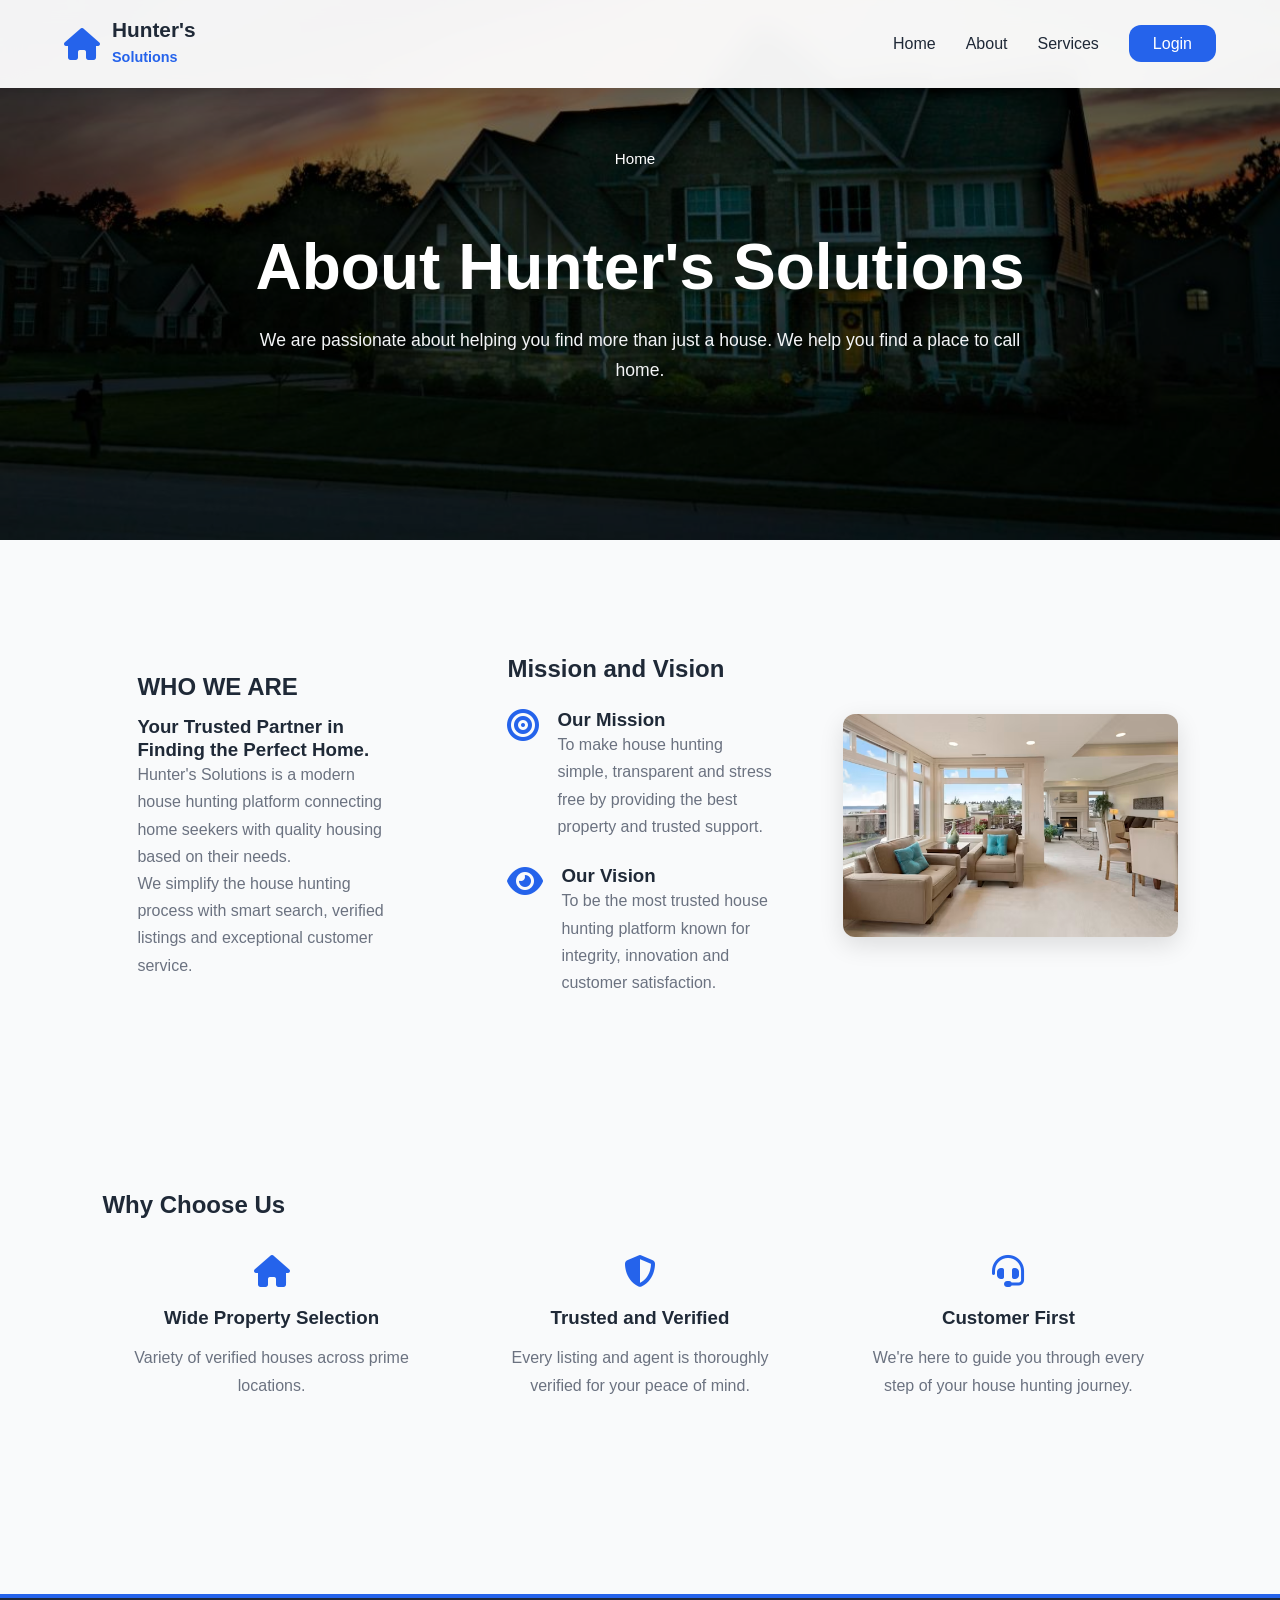
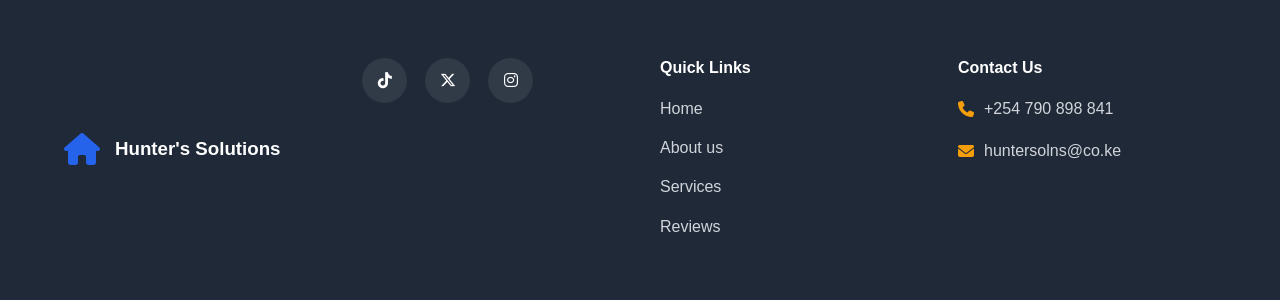
==== commit 06320f46: "add figma design and powerpoint presentation links" ====
--- a/about.html
+++ b/about.html
@@ -28,7 +28,7 @@
             </div>
             <ul class="nav-links">
                 <li><a href="index.html">Home</a></li>
-                <li><a href="about.html">About us</a></li>
+                <li><a href="about.html">About</a></li>
                 <li><a href="services.html">Services</a></li>
                 <li><a href="login.html" class="login-btn">Login</a></li>
             </ul>
@@ -44,8 +44,8 @@
             <div class="overlay">
                  <div class="breadcrumb">
                    <a href="index.html">Home</a> 
-                   <span>&gt;</span>
-                   <span>About us</span>
+                   
+                   <span class="about-down"></span>
                  </div> 
                  <div class="hero-content">
                     <h1>About Hunter's Solutions</h1>
--- a/css/style.css
+++ b/css/style.css
@@ -1,15 +1,10 @@
-/*==================================
-        CSS RESET
-==================================*/
-
 *{
     margin:0;
     padding:0;
     box-sizing:border-box;
 }
-html{
-    scroll-behavior:smooth;
-}
+
+
 img{
     display:block;
     width:100%;
@@ -29,10 +24,6 @@
     border:none;
     outline:none;
 }
-/*==================================
-        ROOT VARIABLES
-==================================*/
-
 :root{
     --primary:#2563eb;
     --primary-dark:#1d4ed8;
@@ -43,14 +34,10 @@
     --gray:#6b7280;
     --border:#e5e7eb;
    --shadow:0 8px 25px rgba(0,0,0,.12);
-    --radius:12px;
-    --transition:.3s ease;
+    --radius: 12px;
+    --transition:.5s ease;
     --container:1200px;
 }
-/*==================================
-        GLOBAL STYLES
-==================================*/
-
 body{
     font-family:"Poppins",sans-serif;
     color:var(--dark);
@@ -76,9 +63,7 @@
 p{
     color:var(--gray);
 }
-/*==================================
-        HEADER & NAVIGATION
-==================================*/
+
 header{
     position: fixed;
     top: 0;
@@ -166,9 +151,6 @@
 .login-btn::after{
     display: none;
 }
-/*==================================
-        HERO SECTIONS
-==================================*/
 .hero,
 .about-hero,
 .services-hero{
@@ -228,31 +210,6 @@
     color:var(--white);
     font-size:.95rem;
 }
-.breadcrumb a{
-    color:var(--white);
-
-    transition:var(--transition);
-}
-.breadcrumb a:hover{
-    color:var(--secondary);
-}
-.hero-content{
-    animation:fadeUp .8s ease;
-}
-@keyframes fadeUp{
-    from{
-        opacity:0;
-        transform:translateY(40px);
-    }
-    to{
-        opacity:1;
-        transform:translateY(0);
-    }
-}
-/*==================================
-        SECTION TITLES
-==================================*/
-
 .section-title{
     display: flex;
     justify-content: space-between;
@@ -267,15 +224,7 @@
     color: var(--dark);
     position: relative;
 }
-.section-title h2::after{
-    content: "";
-    display: block;
-    width: 70px;
-    height: 4px;
-    background: var(--primary);
-    margin-top: 10px;
-    border-radius: 20px;
-}
+
 .section-title a{
     color: var(--primary);
     font-weight: 600;
@@ -285,25 +234,7 @@
 .section-title a:hover{
     color: var(--primary-dark);
 }
-/*==================================
-        UNIVERSAL CARDS
-==================================*/
-
-.property-card,
-.about-card,
-.mission-card,
-.feature-card,
-.service-card,
-.process-card,
-.schedule-card,
-.contact-card,
-.review-card{
-    background: var(--white);
-    border-radius: var(--radius);
-    box-shadow: var(--shadow);
-    overflow: hidden;
-    transition: var(--transition);
-}
+
 .property-card:hover,
 .about-card:hover,
 .mission-card:hover,
@@ -328,17 +259,7 @@
     color: var(--dark);
     margin-bottom: 15px;
 }
-.property-card p,
-.about-card p,
-.mission-card p,
-.feature-card p,
-.service-card p,
-.process-card p,
-.schedule-card p,
-.contact-card p,
-.review-card p{
-    color: var(--gray);
-}
+
 .feature-card i,
 .service-card i,
 .process-card i,
@@ -376,9 +297,6 @@
 .review-card{
     padding:35px;
 }
-/*==================================
-        GRID & LAYOUTS
-==================================*/
 
 .property-grid{
     display:grid;
@@ -421,7 +339,6 @@
     display:flex;
     align-items:center;
     gap:15px;
-
     margin-top:20px;
 }
 .review{
@@ -441,13 +358,9 @@
     display:grid;
     grid-template-columns:2fr repeat(3,1fr);
     gap:15px;
-
     background:rgba(255,255,255,.95);
-
     padding:20px;
-
     border-radius:var(--radius);
-
     box-shadow:var(--shadow);
 }
 .search-input{
@@ -456,7 +369,7 @@
 }
 .search-input input{
     flex:1;
-    padding:15px;
+    align-items: center;
 }
 .search-bar select{
     padding:15px;
@@ -464,7 +377,7 @@
     border:1px solid var(--border);
     background:var(--white);
 }
-.search-btn,
+
 .property-buttons a,
 .login-form button,
 .register-form button,
@@ -473,18 +386,12 @@
     align-items:center;
     justify-content:center;
     gap:10px;
-
     padding:14px 24px;
-
     background:var(--primary);
     color:var(--white);
-
     border-radius:var(--radius);
-
     font-weight:600;
-
     cursor:pointer;
-
     transition:var(--transition);
 }
 .search-btn:hover,
@@ -511,15 +418,10 @@
 .schedule-card textarea,
 .search-bar select{
     width:100%;
-
     padding:15px;
-
     border:1px solid var(--border);
-
     border-radius:var(--radius);
-
     margin-bottom:18px;
-
     transition:var(--transition);
 }
 .login-form input:focus,
@@ -537,23 +439,19 @@
 .login-container,
 .register-container{
     max-width:500px;
-
     margin:auto;
-
     background:var(--white);
-
     padding:40px;
-
-    border-radius:var(--radius);
-
+   border-radius:var(--radius);
     box-shadow:var(--shadow);
+}
+.about-down {
+    margin-top: 5rem;
 }
 .login-form label,
 .register-form label{
-    display:block;
-
+   display:block;
     margin-bottom:8px;
-
     font-weight:600;
 }
 .login-form,
@@ -591,12 +489,9 @@
 .footer-container{
     width: min(90%, var(--container));
     margin: auto;
-
     display: grid;
     grid-template-columns: repeat(auto-fit, minmax(220px,1fr));
-
     gap: 40px;
-
     padding: 60px 0;
 }
 .footer-logo{
@@ -629,9 +524,7 @@
     display: flex;
     align-items: center;
     gap: 10px;
-
     margin-bottom: 15px;
-
     color: #d1d5db;
 }
 .footer-contact i{
@@ -644,22 +537,16 @@
 .footer-social a{
     width: 45px;
     height: 45px;
-
     display: flex;
     justify-content: center;
     align-items: center;
-
     border-radius: 50%;
-
     background: rgba(255,255,255,.08);
-
     color: var(--white);
-
     transition: var(--transition);
 }
 .footer-social a:hover{
     background: var(--primary);
-
     transform: translateY(-4px);
 }
 footer{
@@ -668,27 +555,16 @@
     color: var(--white);
     margin-top: 80px;
 }
-/*==================================
-        RESPONSIVE DESIGN
-==================================*/
-
 @media (max-width: 768px){
  .nav-links{
     display:none;
-
     position:absolute;
-
     top:100%;
     left:0;
-
     width:100%;
-
     background:var(--white);
-
     flex-direction:column;
-
     padding:25px;
-
     box-shadow:var(--shadow);
 }
  .hamburger{
@@ -700,7 +576,6 @@
 .hero{
     min-height:80vh;
 }
-
 .about-hero,
 .services-hero{
     min-height:50vh;
